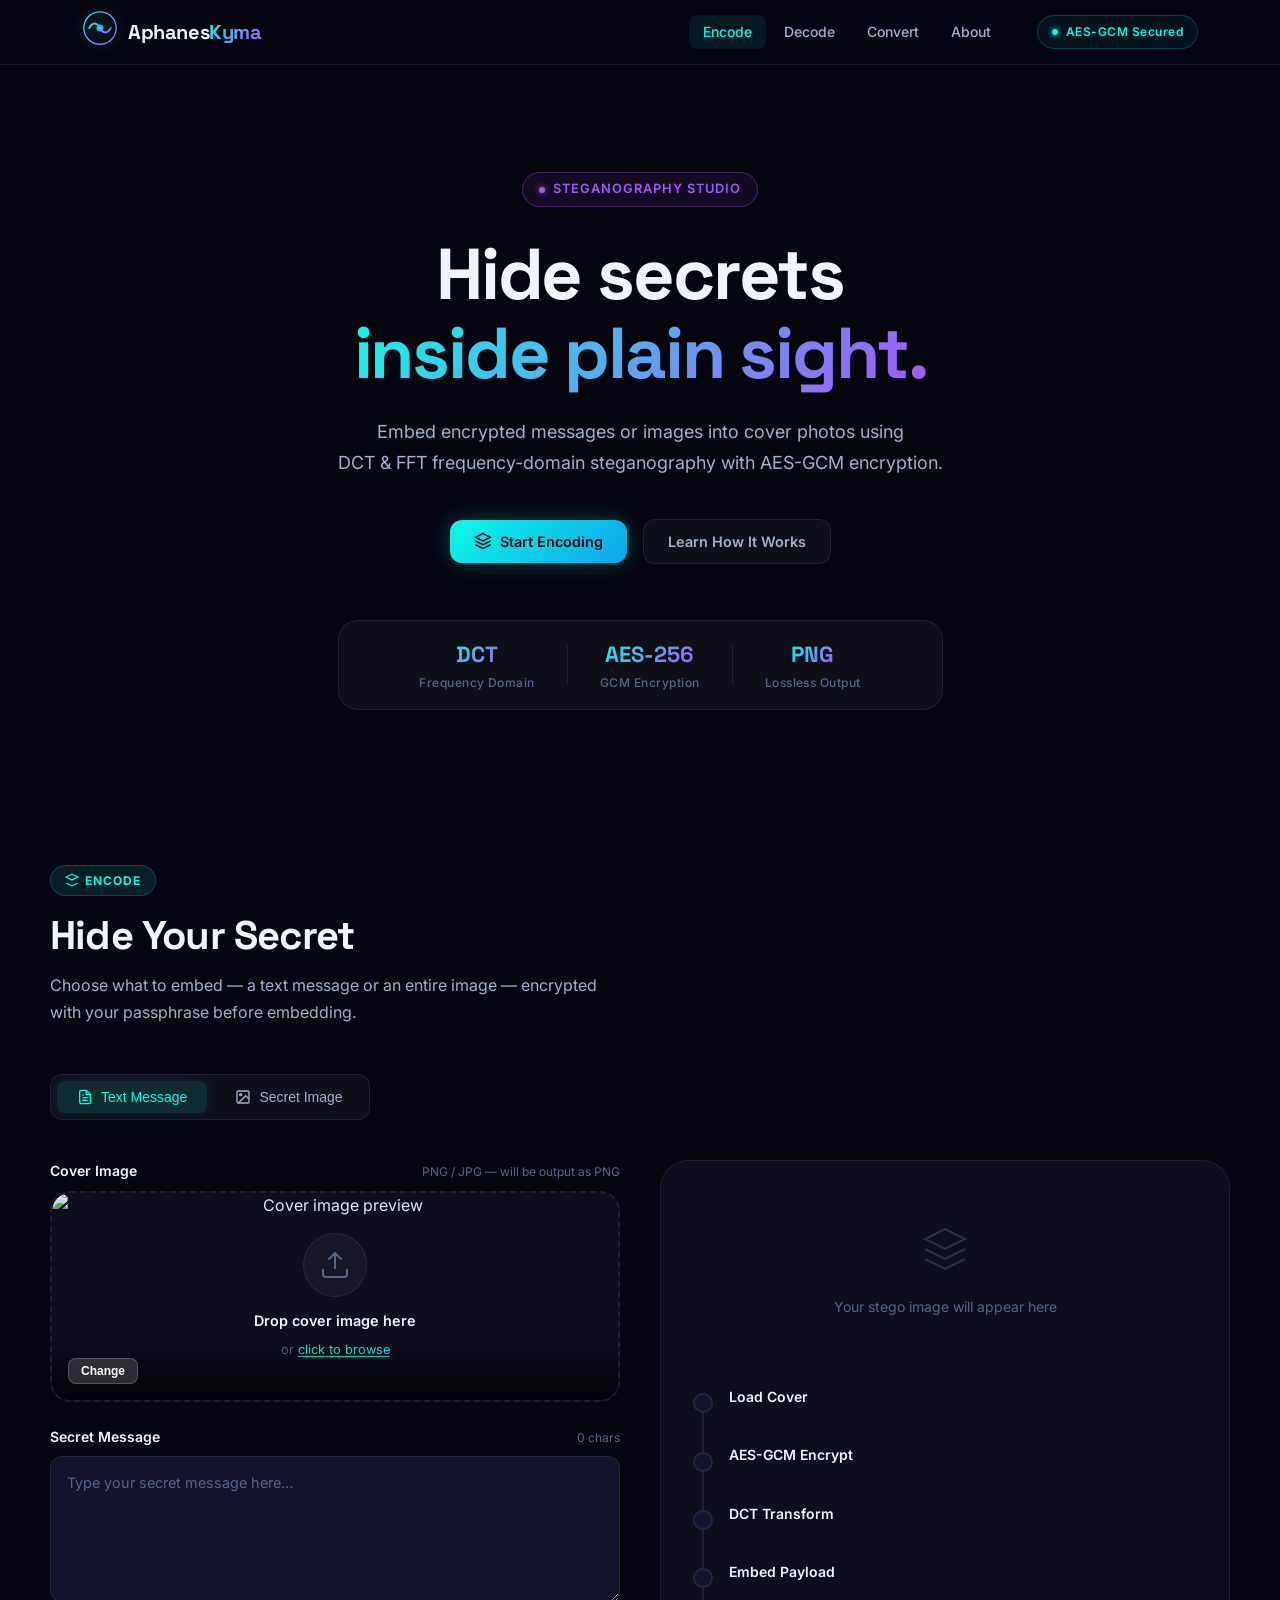
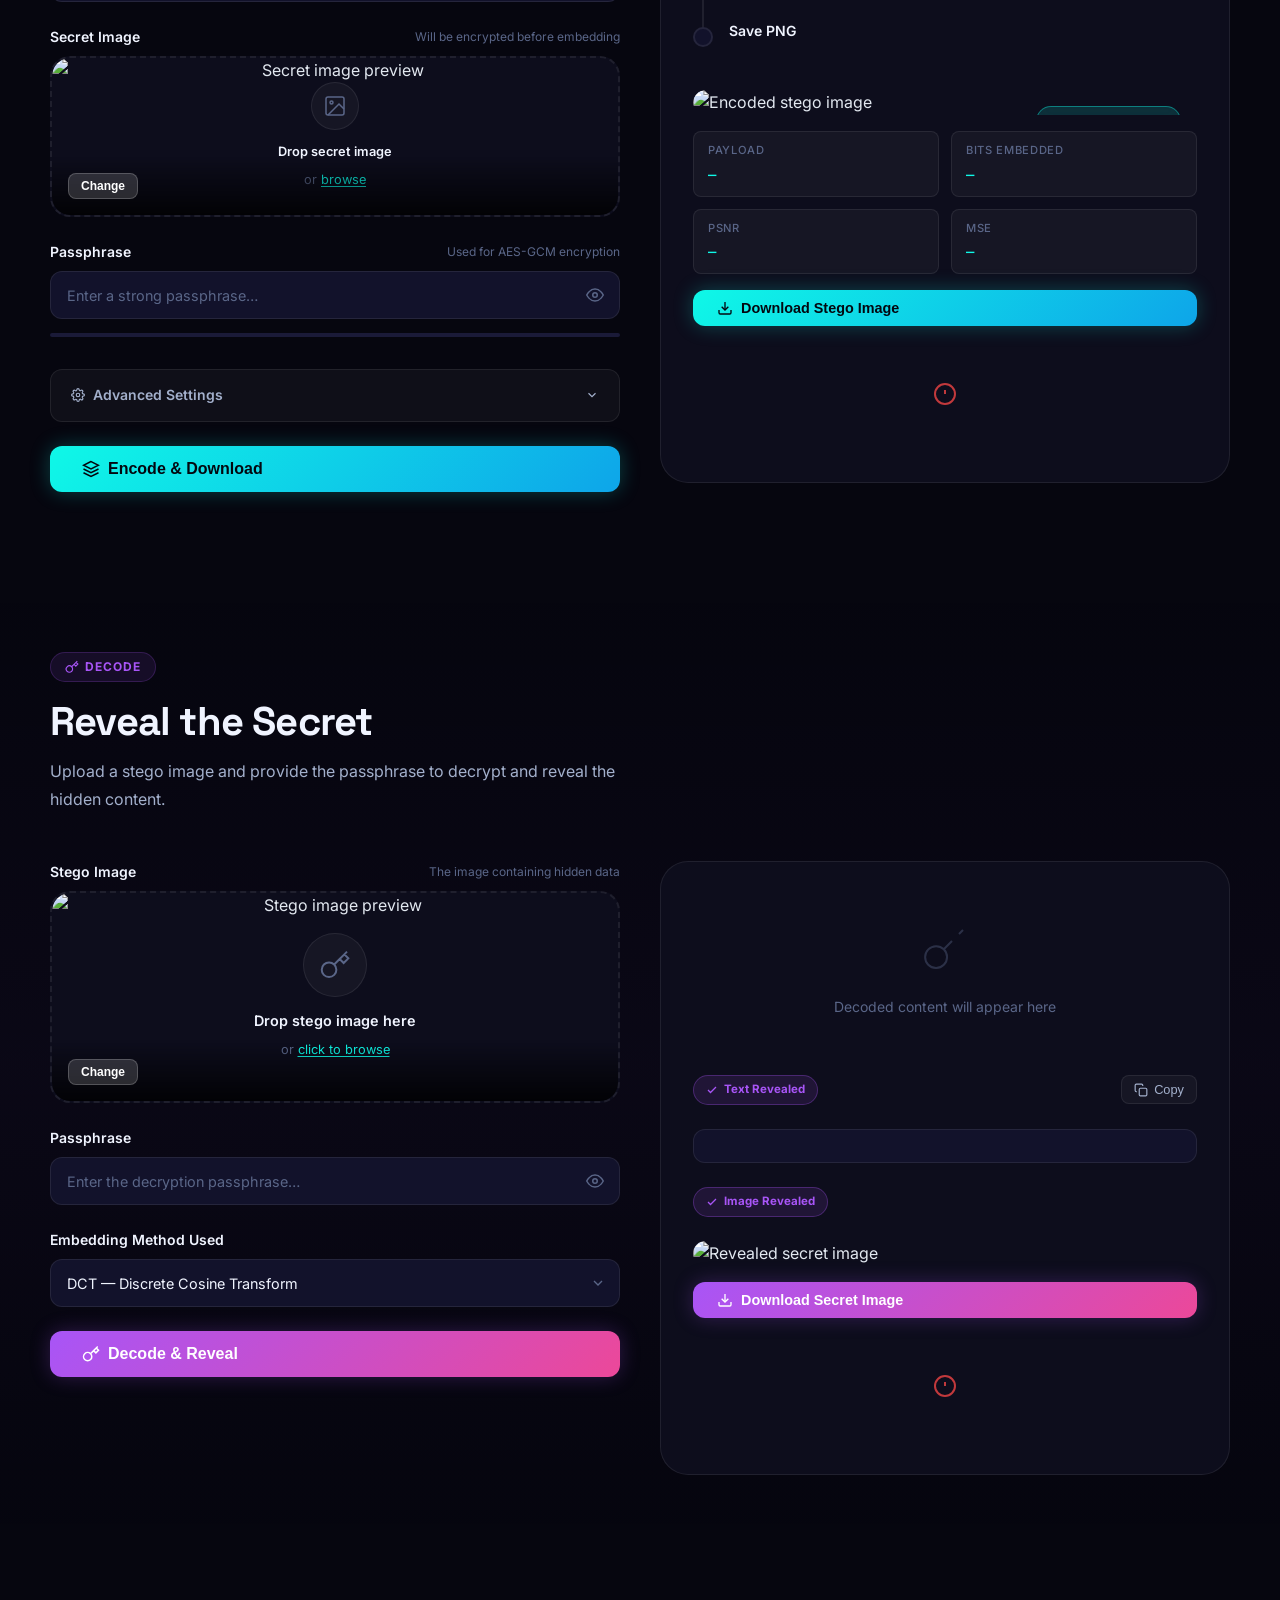
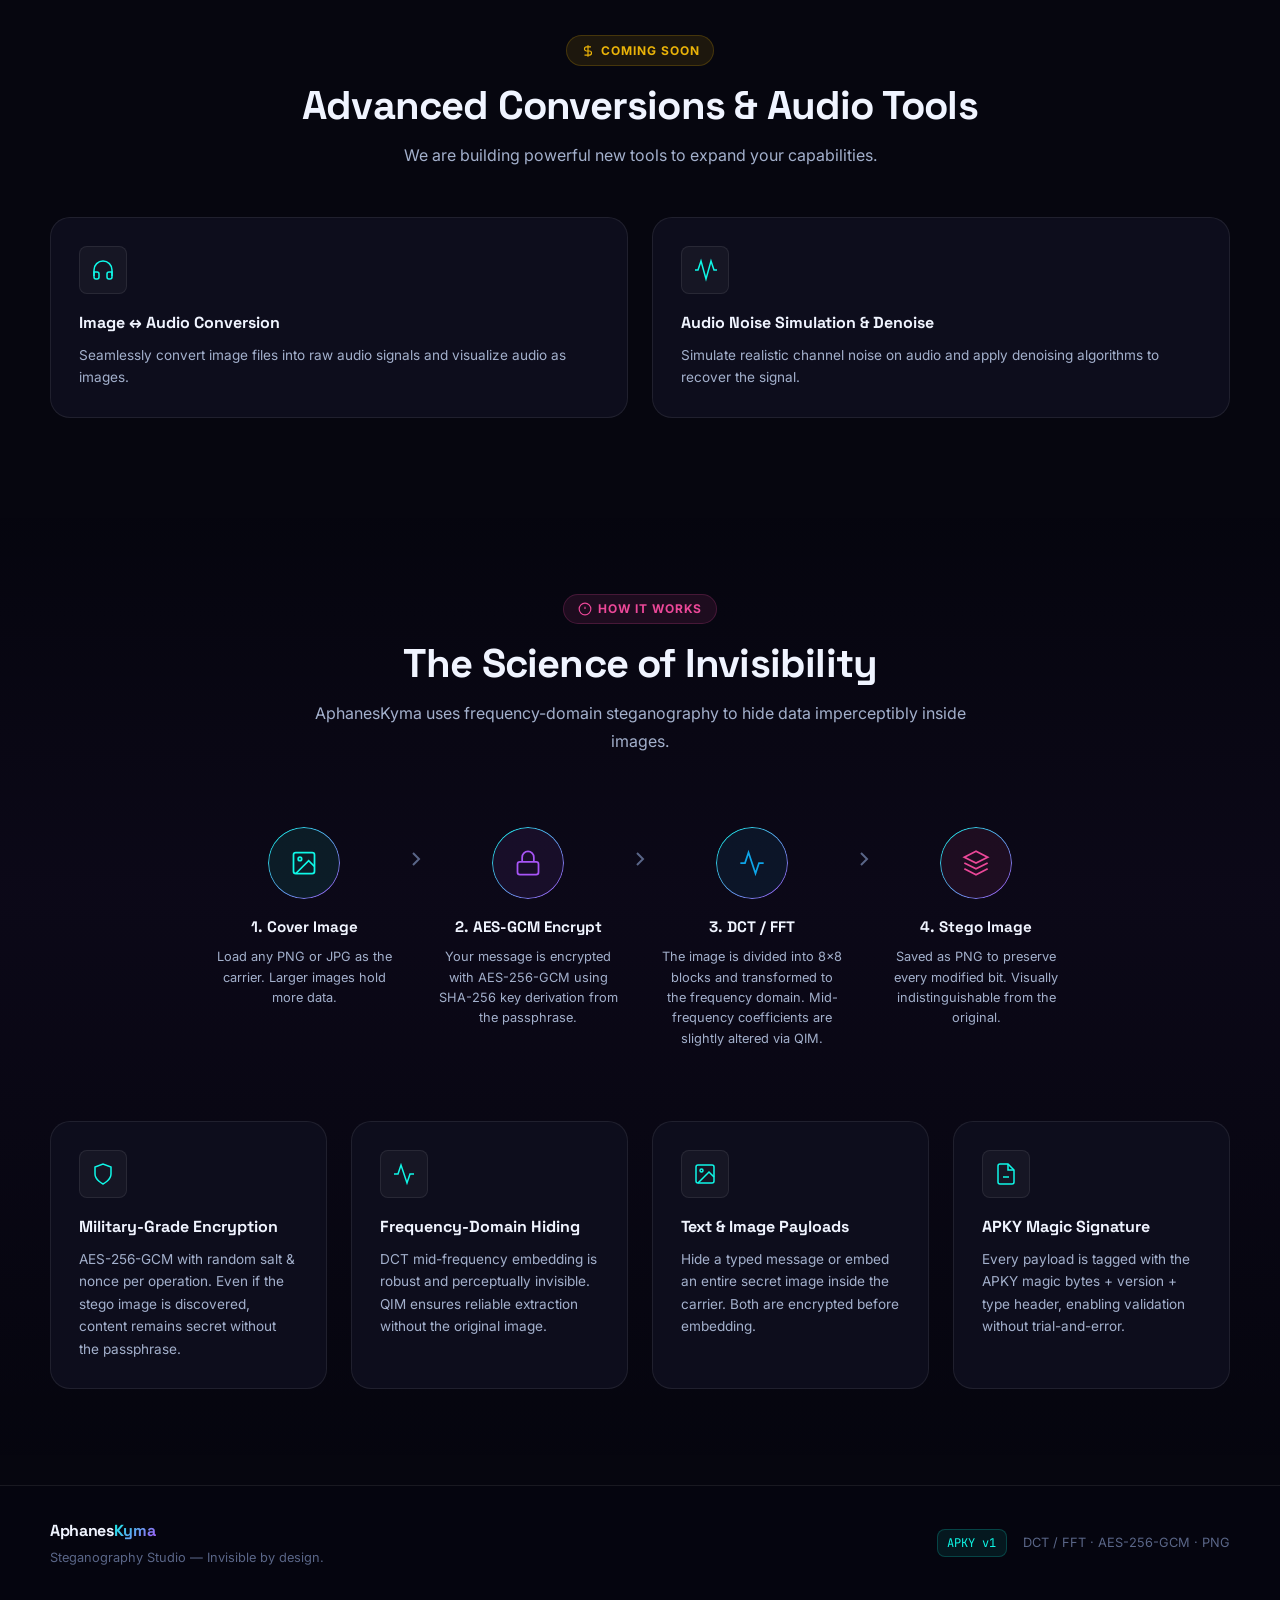
==== ui/index.html @ 0ecd3d04 "add ui" ====
<!DOCTYPE html>
<html lang="en">
<head>
  <meta charset="UTF-8" />
  <meta name="viewport" content="width=device-width, initial-scale=1.0" />
  <title>AphanesKyma — Steganography Studio</title>
  <meta name="description" content="AphanesKyma: Hide secret messages and images inside cover images using DCT/FFT steganography with AES-GCM encryption. Invisible. Secure. Yours." />
  <link rel="preconnect" href="https://fonts.googleapis.com" />
  <link rel="preconnect" href="https://fonts.gstatic.com" crossorigin />
  <link href="https://fonts.googleapis.com/css2?family=Inter:wght@300;400;500;600;700&family=Space+Grotesk:wght@400;500;600;700&family=JetBrains+Mono:wght@400;500&display=swap" rel="stylesheet" />
  <link rel="stylesheet" href="style.css" />
</head>
<body>

  <!-- ── Animated background canvas ── -->
  <canvas id="bg-canvas" aria-hidden="true"></canvas>

  <!-- ── Header / Nav ── -->
  <header class="site-header" role="banner">
    <div class="header-inner">
      <a href="#hero" class="brand" aria-label="AphanesKyma Home">
        <div class="brand-icon" aria-hidden="true">
          <svg viewBox="0 0 40 40" fill="none" xmlns="http://www.w3.org/2000/svg">
            <circle cx="20" cy="20" r="18" stroke="url(#grad1)" stroke-width="1.5"/>
            <path d="M8 20 Q14 10 20 20 Q26 30 32 20" stroke="url(#grad2)" stroke-width="2" stroke-linecap="round"/>
            <circle cx="20" cy="20" r="4" fill="url(#grad1)" opacity="0.9"/>
            <circle cx="20" cy="20" r="2" fill="#0ff8e7" opacity="0.6"/>
            <defs>
              <linearGradient id="grad1" x1="0" y1="0" x2="40" y2="40" gradientUnits="userSpaceOnUse">
                <stop offset="0%" stop-color="#0ff8e7"/>
                <stop offset="100%" stop-color="#a855f7"/>
              </linearGradient>
              <linearGradient id="grad2" x1="8" y1="20" x2="32" y2="20" gradientUnits="userSpaceOnUse">
                <stop offset="0%" stop-color="#0ff8e7"/>
                <stop offset="100%" stop-color="#a855f7"/>
              </linearGradient>
            </defs>
          </svg>
        </div>
        <span class="brand-name">Aphanes<span class="brand-accent">Kyma</span></span>
      </a>

      <nav class="nav-links" role="navigation" aria-label="Primary navigation">
        <a href="#encode-section" id="nav-encode" class="nav-link active">Encode</a>
        <a href="#decode-section" id="nav-decode" class="nav-link">Decode</a>
        <a href="#convert-section" id="nav-convert" class="nav-link">Convert</a>
        <a href="#about-section" id="nav-about" class="nav-link">About</a>
      </nav>

      <div class="header-badge" aria-label="Security badge">
        <span class="badge-dot" aria-hidden="true"></span>
        AES-GCM Secured
      </div>
    </div>
  </header>

  <main id="main-content">

    <!-- ═══════════════════════════════════════
         HERO
    ═══════════════════════════════════════ -->
    <section id="hero" class="hero-section" aria-labelledby="hero-title">
      <div class="hero-content">
        <div class="hero-eyebrow">
          <span class="eyebrow-dot" aria-hidden="true"></span>
          Steganography Studio
        </div>
        <h1 id="hero-title" class="hero-title">
          Hide secrets<br/>
          <span class="hero-title-gradient">inside plain sight.</span>
        </h1>
        <p class="hero-subtitle">
          Embed encrypted messages or images into cover photos using<br/>
          DCT &amp; FFT frequency-domain steganography with AES-GCM encryption.
        </p>
        <div class="hero-actions">
          <a href="#encode-section" class="btn btn-primary" id="hero-cta-encode">
            <svg width="18" height="18" viewBox="0 0 24 24" fill="none" stroke="currentColor" stroke-width="2" aria-hidden="true"><path d="M12 2L2 7l10 5 10-5-10-5z"/><path d="M2 17l10 5 10-5"/><path d="M2 12l10 5 10-5"/></svg>
            Start Encoding
          </a>
          <a href="#about-section" class="btn btn-ghost" id="hero-cta-learn">Learn How It Works</a>
        </div>

        <!-- Stats row -->
        <div class="hero-stats" role="list">
          <div class="stat-card" role="listitem">
            <span class="stat-value">DCT</span>
            <span class="stat-label">Frequency Domain</span>
          </div>
          <div class="stat-divider" aria-hidden="true"></div>
          <div class="stat-card" role="listitem">
            <span class="stat-value">AES-256</span>
            <span class="stat-label">GCM Encryption</span>
          </div>
          <div class="stat-divider" aria-hidden="true"></div>
          <div class="stat-card" role="listitem">
            <span class="stat-value">PNG</span>
            <span class="stat-label">Lossless Output</span>
          </div>
        </div>
      </div>

      <!-- Wave decoration -->
      <div class="hero-wave" aria-hidden="true">
        <svg viewBox="0 0 1200 120" preserveAspectRatio="none">
          <path d="M0,60 C200,100 400,20 600,60 C800,100 1000,20 1200,60 L1200,120 L0,120 Z" fill="rgba(10,10,20,0.6)"/>
        </svg>
      </div>
    </section>

    <!-- ═══════════════════════════════════════
         ENCODE SECTION
    ═══════════════════════════════════════ -->
    <section id="encode-section" class="studio-section" aria-labelledby="encode-title">
      <div class="section-container">
        <div class="section-header">
          <span class="section-tag encode-tag">
            <svg width="14" height="14" viewBox="0 0 24 24" fill="none" stroke="currentColor" stroke-width="2" aria-hidden="true"><path d="M12 2L2 7l10 5 10-5-10-5z"/><path d="M2 17l10 5 10-5"/></svg>
            Encode
          </span>
          <h2 id="encode-title" class="section-title">Hide Your Secret</h2>
          <p class="section-desc">Choose what to embed — a text message or an entire image — encrypted with your passphrase before embedding.</p>
        </div>

        <!-- Payload type switcher -->
        <div class="payload-switcher" role="tablist" aria-label="Payload type">
          <button id="tab-text" class="payload-tab active" role="tab" aria-selected="true" aria-controls="pane-text">
            <svg width="16" height="16" viewBox="0 0 24 24" fill="none" stroke="currentColor" stroke-width="2" aria-hidden="true"><path d="M14 2H6a2 2 0 0 0-2 2v16a2 2 0 0 0 2 2h12a2 2 0 0 0 2-2V8z"/><polyline points="14 2 14 8 20 8"/><line x1="16" y1="13" x2="8" y2="13"/><line x1="16" y1="17" x2="8" y2="17"/><polyline points="10 9 9 9 8 9"/></svg>
            Text Message
          </button>
          <button id="tab-image" class="payload-tab" role="tab" aria-selected="false" aria-controls="pane-image">
            <svg width="16" height="16" viewBox="0 0 24 24" fill="none" stroke="currentColor" stroke-width="2" aria-hidden="true"><rect x="3" y="3" width="18" height="18" rx="2" ry="2"/><circle cx="8.5" cy="8.5" r="1.5"/><polyline points="21 15 16 10 5 21"/></svg>
            Secret Image
          </button>
        </div>

        <div class="studio-grid">
          <!-- Left column: inputs -->
          <div class="studio-inputs">

            <!-- Cover image drop zone -->
            <div class="field-group">
              <label class="field-label" for="encode-cover-input">
                Cover Image
                <span class="field-hint">PNG / JPG — will be output as PNG</span>
              </label>
              <div class="drop-zone" id="encode-cover-zone" role="button" tabindex="0"
                   aria-label="Drop cover image here or click to browse"
                   aria-describedby="encode-cover-desc">
                <input type="file" id="encode-cover-input" accept="image/*" class="drop-input" aria-hidden="true" />
                <div class="drop-idle" id="encode-cover-idle">
                  <div class="drop-icon">
                    <svg width="32" height="32" viewBox="0 0 24 24" fill="none" stroke="currentColor" stroke-width="1.5" aria-hidden="true"><path d="M21 15v4a2 2 0 0 1-2 2H5a2 2 0 0 1-2-2v-4"/><polyline points="17 8 12 3 7 8"/><line x1="12" y1="3" x2="12" y2="15"/></svg>
                  </div>
                  <p class="drop-text">Drop cover image here</p>
                  <p class="drop-subtext">or <span class="drop-link">click to browse</span></p>
                </div>
                <div class="drop-preview" id="encode-cover-preview" hidden>
                  <img id="encode-cover-img" alt="Cover image preview" />
                  <div class="preview-overlay">
                    <button class="preview-change" id="encode-cover-change" type="button">Change</button>
                    <div class="preview-info" id="encode-cover-info"></div>
                  </div>
                </div>
              </div>
              <p id="encode-cover-desc" class="field-sr-desc">Accepted formats: PNG, JPG, JPEG, BMP, WEBP</p>
            </div>

            <!-- Text pane -->
            <div id="pane-text" role="tabpanel" aria-labelledby="tab-text" class="payload-pane active">
              <div class="field-group">
                <label class="field-label" for="encode-message">
                  Secret Message
                  <span class="field-hint" id="encode-msg-count">0 chars</span>
                </label>
                <textarea
                  id="encode-message"
                  class="field-textarea"
                  placeholder="Type your secret message here…"
                  rows="5"
                  maxlength="50000"
                  aria-describedby="encode-msg-count"
                ></textarea>
              </div>
            </div>

            <!-- Image pane -->
            <div id="pane-image" role="tabpanel" aria-labelledby="tab-image" class="payload-pane" hidden>
              <div class="field-group">
                <label class="field-label" for="encode-secret-input">
                  Secret Image
                  <span class="field-hint">Will be encrypted before embedding</span>
                </label>
                <div class="drop-zone small" id="encode-secret-zone" role="button" tabindex="0"
                     aria-label="Drop secret image here or click to browse">
                  <input type="file" id="encode-secret-input" accept="image/*" class="drop-input" aria-hidden="true" />
                  <div class="drop-idle" id="encode-secret-idle">
                    <div class="drop-icon small">
                      <svg width="24" height="24" viewBox="0 0 24 24" fill="none" stroke="currentColor" stroke-width="1.5" aria-hidden="true"><rect x="3" y="3" width="18" height="18" rx="2"/><circle cx="8.5" cy="8.5" r="1.5"/><polyline points="21 15 16 10 5 21"/></svg>
                    </div>
                    <p class="drop-text small">Drop secret image</p>
                    <p class="drop-subtext">or <span class="drop-link">browse</span></p>
                  </div>
                  <div class="drop-preview small" id="encode-secret-preview" hidden>
                    <img id="encode-secret-img" alt="Secret image preview" />
                    <div class="preview-overlay">
                      <button class="preview-change" id="encode-secret-change" type="button">Change</button>
                      <div class="preview-info" id="encode-secret-info"></div>
                    </div>
                  </div>
                </div>
              </div>
            </div>

            <!-- Password -->
            <div class="field-group">
              <label class="field-label" for="encode-password">
                Passphrase
                <span class="field-hint">Used for AES-GCM encryption</span>
              </label>
              <div class="password-wrapper">
                <input
                  type="password"
                  id="encode-password"
                  class="field-input"
                  placeholder="Enter a strong passphrase…"
                  autocomplete="new-password"
                />
                <button class="password-toggle" id="encode-pw-toggle" type="button" aria-label="Toggle password visibility">
                  <svg class="eye-open" width="18" height="18" viewBox="0 0 24 24" fill="none" stroke="currentColor" stroke-width="2" aria-hidden="true"><path d="M1 12s4-8 11-8 11 8 11 8-4 8-11 8-11-8-11-8z"/><circle cx="12" cy="12" r="3"/></svg>
                  <svg class="eye-closed" width="18" height="18" viewBox="0 0 24 24" fill="none" stroke="currentColor" stroke-width="2" aria-hidden="true" style="display:none"><path d="M17.94 17.94A10.07 10.07 0 0 1 12 20c-7 0-11-8-11-8a18.45 18.45 0 0 1 5.06-5.94"/><path d="M9.9 4.24A9.12 9.12 0 0 1 12 4c7 0 11 8 11 8a18.5 18.5 0 0 1-2.16 3.19"/><line x1="1" y1="1" x2="23" y2="23"/></svg>
                </button>
              </div>
              <!-- Strength meter -->
              <div class="strength-bar" id="encode-strength-bar" aria-label="Password strength">
                <div class="strength-fill" id="encode-strength-fill"></div>
              </div>
              <p class="strength-label" id="encode-strength-label"></p>
            </div>

            <!-- Advanced settings -->
            <details class="advanced-panel" id="encode-advanced">
              <summary class="advanced-toggle" id="encode-advanced-toggle">
                <svg width="14" height="14" viewBox="0 0 24 24" fill="none" stroke="currentColor" stroke-width="2" aria-hidden="true"><circle cx="12" cy="12" r="3"/><path d="M19.4 15a1.65 1.65 0 0 0 .33 1.82l.06.06a2 2 0 0 1-2.83 2.83l-.06-.06a1.65 1.65 0 0 0-1.82-.33 1.65 1.65 0 0 0-1 1.51V21a2 2 0 0 1-4 0v-.09A1.65 1.65 0 0 0 9 19.4a1.65 1.65 0 0 0-1.82.33l-.06.06a2 2 0 0 1-2.83-2.83l.06-.06A1.65 1.65 0 0 0 4.68 15a1.65 1.65 0 0 0-1.51-1H3a2 2 0 0 1 0-4h.09A1.65 1.65 0 0 0 4.6 9a1.65 1.65 0 0 0-.33-1.82l-.06-.06a2 2 0 0 1 2.83-2.83l.06.06A1.65 1.65 0 0 0 9 4.68a1.65 1.65 0 0 0 1-1.51V3a2 2 0 0 1 4 0v.09a1.65 1.65 0 0 0 1 1.51 1.65 1.65 0 0 0 1.82-.33l.06-.06a2 2 0 0 1 2.83 2.83l-.06.06A1.65 1.65 0 0 0 19.4 9a1.65 1.65 0 0 0 1.51 1H21a2 2 0 0 1 0 4h-.09a1.65 1.65 0 0 0-1.51 1z"/></svg>
                Advanced Settings
                <svg class="chevron" width="14" height="14" viewBox="0 0 24 24" fill="none" stroke="currentColor" stroke-width="2" aria-hidden="true"><polyline points="6 9 12 15 18 9"/></svg>
              </summary>
              <div class="advanced-body">
                <div class="field-group">
                  <label class="field-label" for="encode-method">Embedding Method</label>
                  <div class="select-wrapper">
                    <select id="encode-method" class="field-select">
                      <option value="dct" selected>DCT — Discrete Cosine Transform</option>
                      <option value="fft">FFT — Fast Fourier Transform</option>
                    </select>
                    <svg class="select-arrow" width="16" height="16" viewBox="0 0 24 24" fill="none" stroke="currentColor" stroke-width="2" aria-hidden="true"><polyline points="6 9 12 15 18 9"/></svg>
                  </div>
                </div>
                <div class="field-group">
                  <label class="field-label" for="encode-quant">
                    Quantization Step
                    <span class="field-hint" id="encode-quant-display">8</span>
                  </label>
                  <input type="range" id="encode-quant" class="field-range" min="4" max="32" value="8" step="4"
                         aria-describedby="encode-quant-display" aria-label="Quantization step value" />
                  <div class="range-labels">
                    <span>Better Quality</span>
                    <span>Stronger Embedding</span>
                  </div>
                </div>
              </div>
            </details>

            <!-- Encode button -->
            <button class="btn btn-primary btn-large" id="encode-btn" type="button">
              <svg width="18" height="18" viewBox="0 0 24 24" fill="none" stroke="currentColor" stroke-width="2" aria-hidden="true"><path d="M12 2L2 7l10 5 10-5-10-5z"/><path d="M2 17l10 5 10-5"/><path d="M2 12l10 5 10-5"/></svg>
              Encode &amp; Download
            </button>
          </div>

          <!-- Right column: visual output -->
          <div class="studio-output" aria-live="polite" aria-label="Encoding output">
            <div class="output-card" id="encode-output-card">
              <div class="output-placeholder" id="encode-placeholder">
                <div class="placeholder-icon" aria-hidden="true">
                  <svg width="48" height="48" viewBox="0 0 24 24" fill="none" stroke="currentColor" stroke-width="1" opacity="0.4"><path d="M12 2L2 7l10 5 10-5-10-5z"/><path d="M2 17l10 5 10-5"/><path d="M2 12l10 5 10-5"/></svg>
                </div>
                <p>Your stego image will appear here</p>
              </div>

              <!-- Pipeline visualization -->
              <div class="pipeline" id="encode-pipeline" hidden aria-label="Processing pipeline steps">
                <div class="pipeline-step" id="pipe-load">
                  <div class="pipe-dot"></div>
                  <div class="pipe-body">
                    <span class="pipe-label">Load Cover</span>
                    <span class="pipe-status" aria-live="polite"></span>
                  </div>
                </div>
                <div class="pipeline-step" id="pipe-encrypt">
                  <div class="pipe-dot"></div>
                  <div class="pipe-body">
                    <span class="pipe-label">AES-GCM Encrypt</span>
                    <span class="pipe-status" aria-live="polite"></span>
                  </div>
                </div>
                <div class="pipeline-step" id="pipe-dct">
                  <div class="pipe-dot"></div>
                  <div class="pipe-body">
                    <span class="pipe-label">DCT Transform</span>
                    <span class="pipe-status" aria-live="polite"></span>
                  </div>
                </div>
                <div class="pipeline-step" id="pipe-embed">
                  <div class="pipe-dot"></div>
                  <div class="pipe-body">
                    <span class="pipe-label">Embed Payload</span>
                    <span class="pipe-status" aria-live="polite"></span>
                  </div>
                </div>
                <div class="pipeline-step" id="pipe-save">
                  <div class="pipe-dot"></div>
                  <div class="pipe-body">
                    <span class="pipe-label">Save PNG</span>
                    <span class="pipe-status" aria-live="polite"></span>
                  </div>
                </div>
              </div>

              <!-- Results panel -->
              <div class="encode-result" id="encode-result" hidden>
                <div class="result-image-wrap">
                  <img id="encode-result-img" alt="Encoded stego image" class="result-image" />
                  <div class="result-badge" aria-label="Secret embedded badge">
                    <svg width="12" height="12" viewBox="0 0 24 24" fill="none" stroke="currentColor" stroke-width="2.5" aria-hidden="true"><path d="M20 6L9 17l-5-5"/></svg>
                    Secret Embedded
                  </div>
                </div>
                <div class="result-metrics" role="list" aria-label="Encoding metrics">
                  <div class="metric" role="listitem">
                    <span class="metric-label">Payload</span>
                    <span class="metric-value" id="metric-payload">—</span>
                  </div>
                  <div class="metric" role="listitem">
                    <span class="metric-label">Bits Embedded</span>
                    <span class="metric-value" id="metric-bits">—</span>
                  </div>
                  <div class="metric" role="listitem">
                    <span class="metric-label">PSNR</span>
                    <span class="metric-value" id="metric-psnr">—</span>
                  </div>
                  <div class="metric" role="listitem">
                    <span class="metric-label">MSE</span>
                    <span class="metric-value" id="metric-mse">—</span>
                  </div>
                </div>
                <button class="btn btn-primary" id="encode-download-btn" type="button">
                  <svg width="16" height="16" viewBox="0 0 24 24" fill="none" stroke="currentColor" stroke-width="2" aria-hidden="true"><path d="M21 15v4a2 2 0 0 1-2 2H5a2 2 0 0 1-2-2v-4"/><polyline points="7 10 12 15 17 10"/><line x1="12" y1="15" x2="12" y2="3"/></svg>
                  Download Stego Image
                </button>
              </div>

              <!-- Error panel -->
              <div class="encode-error" id="encode-error" hidden role="alert">
                <svg width="24" height="24" viewBox="0 0 24 24" fill="none" stroke="currentColor" stroke-width="2" aria-hidden="true"><circle cx="12" cy="12" r="10"/><line x1="12" y1="8" x2="12" y2="12"/><line x1="12" y1="16" x2="12.01" y2="16"/></svg>
                <p id="encode-error-msg"></p>
              </div>
            </div>
          </div>
        </div>
      </div>
    </section>

    <!-- ═══════════════════════════════════════
         DECODE SECTION
    ═══════════════════════════════════════ -->
    <section id="decode-section" class="studio-section decode-bg" aria-labelledby="decode-title">
      <div class="section-container">
        <div class="section-header">
          <span class="section-tag decode-tag">
            <svg width="14" height="14" viewBox="0 0 24 24" fill="none" stroke="currentColor" stroke-width="2" aria-hidden="true"><path d="M21 2l-2 2m-7.61 7.61a5.5 5.5 0 1 1-7.778 7.778 5.5 5.5 0 0 1 7.777-7.777zm0 0L15.5 7.5m0 0l3 3L22 7l-3-3m-3.5 3.5L19 4"/></svg>
            Decode
          </span>
          <h2 id="decode-title" class="section-title">Reveal the Secret</h2>
          <p class="section-desc">Upload a stego image and provide the passphrase to decrypt and reveal the hidden content.</p>
        </div>

        <div class="studio-grid">
          <div class="studio-inputs">
            <!-- Stego image upload -->
            <div class="field-group">
              <label class="field-label" for="decode-stego-input">
                Stego Image
                <span class="field-hint">The image containing hidden data</span>
              </label>
              <div class="drop-zone" id="decode-stego-zone" role="button" tabindex="0"
                   aria-label="Drop stego image here or click to browse">
                <input type="file" id="decode-stego-input" accept="image/*" class="drop-input" aria-hidden="true" />
                <div class="drop-idle" id="decode-stego-idle">
                  <div class="drop-icon">
                    <svg width="32" height="32" viewBox="0 0 24 24" fill="none" stroke="currentColor" stroke-width="1.5" aria-hidden="true"><path d="M21 2l-2 2m-7.61 7.61a5.5 5.5 0 1 1-7.778 7.778 5.5 5.5 0 0 1 7.777-7.777zm0 0L15.5 7.5m0 0l3 3L22 7l-3-3m-3.5 3.5L19 4"/></svg>
                  </div>
                  <p class="drop-text">Drop stego image here</p>
                  <p class="drop-subtext">or <span class="drop-link">click to browse</span></p>
                </div>
                <div class="drop-preview" id="decode-stego-preview" hidden>
                  <img id="decode-stego-img" alt="Stego image preview" />
                  <div class="preview-overlay">
                    <button class="preview-change" id="decode-stego-change" type="button">Change</button>
                    <div class="preview-info" id="decode-stego-info"></div>
                  </div>
                </div>
              </div>
            </div>

            <!-- Password -->
            <div class="field-group">
              <label class="field-label" for="decode-password">Passphrase</label>
              <div class="password-wrapper">
                <input
                  type="password"
                  id="decode-password"
                  class="field-input"
                  placeholder="Enter the decryption passphrase…"
                  autocomplete="current-password"
                />
                <button class="password-toggle" id="decode-pw-toggle" type="button" aria-label="Toggle password visibility">
                  <svg class="eye-open" width="18" height="18" viewBox="0 0 24 24" fill="none" stroke="currentColor" stroke-width="2" aria-hidden="true"><path d="M1 12s4-8 11-8 11 8 11 8-4 8-11 8-11-8-11-8z"/><circle cx="12" cy="12" r="3"/></svg>
                  <svg class="eye-closed" width="18" height="18" viewBox="0 0 24 24" fill="none" stroke="currentColor" stroke-width="2" aria-hidden="true" style="display:none"><path d="M17.94 17.94A10.07 10.07 0 0 1 12 20c-7 0-11-8-11-8a18.45 18.45 0 0 1 5.06-5.94"/><path d="M9.9 4.24A9.12 9.12 0 0 1 12 4c7 0 11 8 11 8a18.5 18.5 0 0 1-2.16 3.19"/><line x1="1" y1="1" x2="23" y2="23"/></svg>
                </button>
              </div>
            </div>

            <!-- Method setting for decode -->
            <div class="field-group">
              <label class="field-label" for="decode-method">Embedding Method Used</label>
              <div class="select-wrapper">
                <select id="decode-method" class="field-select">
                  <option value="dct" selected>DCT — Discrete Cosine Transform</option>
                  <option value="fft">FFT — Fast Fourier Transform</option>
                </select>
                <svg class="select-arrow" width="16" height="16" viewBox="0 0 24 24" fill="none" stroke="currentColor" stroke-width="2" aria-hidden="true"><polyline points="6 9 12 15 18 9"/></svg>
              </div>
            </div>

            <button class="btn btn-decode btn-large" id="decode-btn" type="button">
              <svg width="18" height="18" viewBox="0 0 24 24" fill="none" stroke="currentColor" stroke-width="2" aria-hidden="true"><path d="M21 2l-2 2m-7.61 7.61a5.5 5.5 0 1 1-7.778 7.778 5.5 5.5 0 0 1 7.777-7.777zm0 0L15.5 7.5m0 0l3 3L22 7l-3-3m-3.5 3.5L19 4"/></svg>
              Decode &amp; Reveal
            </button>
          </div>

          <!-- Decode output -->
          <div class="studio-output" aria-live="polite" aria-label="Decoding output">
            <div class="output-card" id="decode-output-card">
              <div class="output-placeholder" id="decode-placeholder">
                <div class="placeholder-icon" aria-hidden="true">
                  <svg width="48" height="48" viewBox="0 0 24 24" fill="none" stroke="currentColor" stroke-width="1" opacity="0.4"><path d="M21 2l-2 2m-7.61 7.61a5.5 5.5 0 1 1-7.778 7.778 5.5 5.5 0 0 1 7.777-7.777zm0 0L15.5 7.5"/></svg>
                </div>
                <p>Decoded content will appear here</p>
              </div>

              <!-- Decoded text result -->
              <div class="decode-result-text" id="decode-result-text" hidden>
                <div class="reveal-header">
                  <div class="reveal-badge">
                    <svg width="12" height="12" viewBox="0 0 24 24" fill="none" stroke="currentColor" stroke-width="2.5" aria-hidden="true"><path d="M20 6L9 17l-5-5"/></svg>
                    Text Revealed
                  </div>
                  <button class="btn-copy" id="decode-copy-btn" type="button" aria-label="Copy message to clipboard">
                    <svg width="14" height="14" viewBox="0 0 24 24" fill="none" stroke="currentColor" stroke-width="2" aria-hidden="true"><rect x="9" y="9" width="13" height="13" rx="2" ry="2"/><path d="M5 15H4a2 2 0 0 1-2-2V4a2 2 0 0 1 2-2h9a2 2 0 0 1 2 2v1"/></svg>
                    Copy
                  </button>
                </div>
                <div class="reveal-message" id="decode-message-text" aria-label="Revealed secret message"></div>
              </div>

              <!-- Decoded image result -->
              <div class="decode-result-image" id="decode-result-image" hidden>
                <div class="reveal-header">
                  <div class="reveal-badge">
                    <svg width="12" height="12" viewBox="0 0 24 24" fill="none" stroke="currentColor" stroke-width="2.5" aria-hidden="true"><path d="M20 6L9 17l-5-5"/></svg>
                    Image Revealed
                  </div>
                </div>
                <img id="decode-result-img" alt="Revealed secret image" class="result-image" />
                <button class="btn btn-decode" id="decode-download-btn" type="button">
                  <svg width="16" height="16" viewBox="0 0 24 24" fill="none" stroke="currentColor" stroke-width="2" aria-hidden="true"><path d="M21 15v4a2 2 0 0 1-2 2H5a2 2 0 0 1-2-2v-4"/><polyline points="7 10 12 15 17 10"/><line x1="12" y1="15" x2="12" y2="3"/></svg>
                  Download Secret Image
                </button>
              </div>

              <!-- Decode error -->
              <div class="encode-error" id="decode-error" hidden role="alert">
                <svg width="24" height="24" viewBox="0 0 24 24" fill="none" stroke="currentColor" stroke-width="2" aria-hidden="true"><circle cx="12" cy="12" r="10"/><line x1="12" y1="8" x2="12" y2="12"/><line x1="12" y1="16" x2="12.01" y2="16"/></svg>
                <p id="decode-error-msg"></p>
              </div>
            </div>
          </div>
        </div>
      </div>
    </section>

    <!-- ═══════════════════════════════════════
         CONVERT SECTION (Coming Soon)
    ═══════════════════════════════════════ -->
    <section id="convert-section" class="studio-section" aria-labelledby="convert-title">
      <div class="section-container">
        <div class="section-header centered">
          <span class="section-tag convert-tag">
            <svg width="14" height="14" viewBox="0 0 24 24" fill="none" stroke="currentColor" stroke-width="2" aria-hidden="true"><path d="M12 2v20M17 5H9.5a3.5 3.5 0 0 0 0 7h5a3.5 3.5 0 0 1 0 7H6"/></svg>
            Coming Soon
          </span>
          <h2 id="convert-title" class="section-title">Advanced Conversions &amp; Audio Tools</h2>
          <p class="section-desc">We are building powerful new tools to expand your capabilities.</p>
        </div>

        <div class="feature-grid" role="list">
          <article class="feature-card" role="listitem">
            <div class="feature-icon" aria-hidden="true">
              <svg width="24" height="24" viewBox="0 0 24 24" fill="none" stroke="currentColor" stroke-width="1.5"><path d="M3 18v-6a9 9 0 0 1 18 0v6"/><path d="M21 19a2 2 0 0 1-2 2h-1a2 2 0 0 1-2-2v-3a2 2 0 0 1 2-2h3zM3 19a2 2 0 0 0 2 2h1a2 2 0 0 0 2-2v-3a2 2 0 0 0-2-2H3z"/></svg>
            </div>
            <h3>Image &leftrightarrow; Audio Conversion</h3>
            <p>Seamlessly convert image files into raw audio signals and visualize audio as images.</p>
          </article>
          <article class="feature-card" role="listitem">
            <div class="feature-icon" aria-hidden="true">
              <svg width="24" height="24" viewBox="0 0 24 24" fill="none" stroke="currentColor" stroke-width="1.5"><path d="M2 12h3l3 -9l5 18l5 -18l3 9h3"/></svg>
            </div>
            <h3>Audio Noise Simulation &amp; Denoise</h3>
            <p>Simulate realistic channel noise on audio and apply denoising algorithms to recover the signal.</p>
          </article>
        </div>
      </div>
    </section>

    <!-- ═══════════════════════════════════════
         ABOUT / HOW IT WORKS
    ═══════════════════════════════════════ -->
    <section id="about-section" class="about-section" aria-labelledby="about-title">
      <div class="section-container">
        <div class="section-header centered">
          <span class="section-tag about-tag">
            <svg width="14" height="14" viewBox="0 0 24 24" fill="none" stroke="currentColor" stroke-width="2" aria-hidden="true"><circle cx="12" cy="12" r="10"/><line x1="12" y1="8" x2="12" y2="12"/><line x1="12" y1="16" x2="12.01" y2="16"/></svg>
            How It Works
          </span>
          <h2 id="about-title" class="section-title">The Science of Invisibility</h2>
          <p class="section-desc">AphanesKyma uses frequency-domain steganography to hide data imperceptibly inside images.</p>
        </div>

        <div class="pipeline-diagram" role="list" aria-label="Encoding pipeline diagram">
          <div class="diag-step" role="listitem">
            <div class="diag-icon encode-icon" aria-hidden="true">
              <svg width="28" height="28" viewBox="0 0 24 24" fill="none" stroke="currentColor" stroke-width="1.5"><rect x="3" y="3" width="18" height="18" rx="2"/><circle cx="8.5" cy="8.5" r="1.5"/><polyline points="21 15 16 10 5 21"/></svg>
            </div>
            <h3 class="diag-title">1. Cover Image</h3>
            <p class="diag-desc">Load any PNG or JPG as the carrier. Larger images hold more data.</p>
          </div>

          <div class="diag-arrow" aria-hidden="true">
            <svg width="24" height="24" viewBox="0 0 24 24" fill="none" stroke="currentColor" stroke-width="2"><polyline points="9 18 15 12 9 6"/></svg>
          </div>

          <div class="diag-step" role="listitem">
            <div class="diag-icon crypto-icon" aria-hidden="true">
              <svg width="28" height="28" viewBox="0 0 24 24" fill="none" stroke="currentColor" stroke-width="1.5"><rect x="3" y="11" width="18" height="11" rx="2" ry="2"/><path d="M7 11V7a5 5 0 0 1 10 0v4"/></svg>
            </div>
            <h3 class="diag-title">2. AES-GCM Encrypt</h3>
            <p class="diag-desc">Your message is encrypted with AES-256-GCM using SHA-256 key derivation from the passphrase.</p>
          </div>

          <div class="diag-arrow" aria-hidden="true">
            <svg width="24" height="24" viewBox="0 0 24 24" fill="none" stroke="currentColor" stroke-width="2"><polyline points="9 18 15 12 9 6"/></svg>
          </div>

          <div class="diag-step" role="listitem">
            <div class="diag-icon dct-icon" aria-hidden="true">
              <svg width="28" height="28" viewBox="0 0 24 24" fill="none" stroke="currentColor" stroke-width="1.5"><polyline points="22 12 18 12 15 21 9 3 6 12 2 12"/></svg>
            </div>
            <h3 class="diag-title">3. DCT / FFT</h3>
            <p class="diag-desc">The image is divided into 8×8 blocks and transformed to the frequency domain. Mid-frequency coefficients are slightly altered via QIM.</p>
          </div>

          <div class="diag-arrow" aria-hidden="true">
            <svg width="24" height="24" viewBox="0 0 24 24" fill="none" stroke="currentColor" stroke-width="2"><polyline points="9 18 15 12 9 6"/></svg>
          </div>

          <div class="diag-step" role="listitem">
            <div class="diag-icon output-icon" aria-hidden="true">
              <svg width="28" height="28" viewBox="0 0 24 24" fill="none" stroke="currentColor" stroke-width="1.5"><path d="M12 2L2 7l10 5 10-5-10-5z"/><path d="M2 17l10 5 10-5"/><path d="M2 12l10 5 10-5"/></svg>
            </div>
            <h3 class="diag-title">4. Stego Image</h3>
            <p class="diag-desc">Saved as PNG to preserve every modified bit. Visually indistinguishable from the original.</p>
          </div>
        </div>

        <!-- Feature cards -->
        <div class="feature-grid" role="list" aria-label="Key features">
          <article class="feature-card" role="listitem">
            <div class="feature-icon" aria-hidden="true">
              <svg width="24" height="24" viewBox="0 0 24 24" fill="none" stroke="currentColor" stroke-width="1.5"><path d="M12 22s8-4 8-10V5l-8-3-8 3v7c0 6 8 10 8 10z"/></svg>
            </div>
            <h3>Military-Grade Encryption</h3>
            <p>AES-256-GCM with random salt &amp; nonce per operation. Even if the stego image is discovered, content remains secret without the passphrase.</p>
          </article>
          <article class="feature-card" role="listitem">
            <div class="feature-icon" aria-hidden="true">
              <svg width="24" height="24" viewBox="0 0 24 24" fill="none" stroke="currentColor" stroke-width="1.5"><polyline points="22 12 18 12 15 21 9 3 6 12 2 12"/></svg>
            </div>
            <h3>Frequency-Domain Hiding</h3>
            <p>DCT mid-frequency embedding is robust and perceptually invisible. QIM ensures reliable extraction without the original image.</p>
          </article>
          <article class="feature-card" role="listitem">
            <div class="feature-icon" aria-hidden="true">
              <svg width="24" height="24" viewBox="0 0 24 24" fill="none" stroke="currentColor" stroke-width="1.5"><rect x="3" y="3" width="18" height="18" rx="2"/><circle cx="8.5" cy="8.5" r="1.5"/><polyline points="21 15 16 10 5 21"/></svg>
            </div>
            <h3>Text &amp; Image Payloads</h3>
            <p>Hide a typed message or embed an entire secret image inside the carrier. Both are encrypted before embedding.</p>
          </article>
          <article class="feature-card" role="listitem">
            <div class="feature-icon" aria-hidden="true">
              <svg width="24" height="24" viewBox="0 0 24 24" fill="none" stroke="currentColor" stroke-width="1.5"><path d="M14 2H6a2 2 0 0 0-2 2v16a2 2 0 0 0 2 2h12a2 2 0 0 0 2-2V8z"/><polyline points="14 2 14 8 20 8"/><line x1="9" y1="15" x2="15" y2="15"/></svg>
            </div>
            <h3>APKY Magic Signature</h3>
            <p>Every payload is tagged with the APKY magic bytes + version + type header, enabling validation without trial-and-error.</p>
          </article>
        </div>
      </div>
    </section>

  </main>

  <!-- ── Footer ── -->
  <footer class="site-footer" role="contentinfo">
    <div class="footer-inner">
      <div class="footer-brand">
        <span class="brand-name small">Aphanes<span class="brand-accent">Kyma</span></span>
        <p>Steganography Studio — Invisible by design.</p>
      </div>
      <div class="footer-note">
        <code class="footer-magic">APKY v1</code>
        <span>DCT / FFT · AES-256-GCM · PNG</span>
      </div>
    </div>
  </footer>

  <script src="app.js"></script>
</body>
</html>
---- ui/style.css ----
/* ================================================================
   AphanesKyma — style.css
   Design system: dark glassmorphism, teal/purple gradient identity
   ================================================================ */

/* ── Reset & base ──────────────────────────────────────────────── */
*, *::before, *::after { box-sizing: border-box; margin: 0; padding: 0; }

html {
  scroll-behavior: smooth;
  font-size: 16px;
}

body {
  font-family: 'Inter', system-ui, sans-serif;
  background: #06060f;
  color: #e2e8f0;
  min-height: 100vh;
  overflow-x: hidden;
  line-height: 1.6;
}

/* ── Design tokens ─────────────────────────────────────────────── */
:root {
  /* Brand colours */
  --teal:          #0ff8e7;
  --teal-dim:      #0bccbe;
  --purple:        #a855f7;
  --purple-dim:    #7c3aed;
  --pink:          #ec4899;

  /* Neutrals */
  --bg-0:          #06060f;
  --bg-1:          #0d0d1c;
  --bg-2:          #12122b;
  --bg-3:          #1a1a38;
  --surface:       rgba(255,255,255,0.04);
  --surface-hover: rgba(255,255,255,0.07);
  --border:        rgba(255,255,255,0.08);
  --border-glow:   rgba(15,248,231,0.25);

  /* Text */
  --text-1: #f0f4ff;
  --text-2: #a3b0cc;
  --text-3: #5a6688;

  /* Gradients */
  --grad-brand:    linear-gradient(135deg, var(--teal), var(--purple));
  --grad-encode:   linear-gradient(135deg, #0ff8e7 0%, #0ea5e9 100%);
  --grad-decode:   linear-gradient(135deg, #a855f7 0%, #ec4899 100%);

  /* Shadows */
  --shadow-sm:     0 1px 3px rgba(0,0,0,0.4);
  --shadow-md:     0 4px 20px rgba(0,0,0,0.5);
  --shadow-lg:     0 8px 40px rgba(0,0,0,0.6);
  --glow-teal:     0 0 20px rgba(15,248,231,0.15);
  --glow-purple:   0 0 20px rgba(168,85,247,0.15);

  /* Layout */
  --container:     1180px;
  --radius-sm:     8px;
  --radius-md:     12px;
  --radius-lg:     20px;
  --radius-xl:     28px;

  /* Transitions */
  --ease:          cubic-bezier(0.4, 0, 0.2, 1);
  --spring:        cubic-bezier(0.34, 1.56, 0.64, 1);
}

/* ── Scrollbar ─────────────────────────────────────────────────── */
::-webkit-scrollbar { width: 6px; }
::-webkit-scrollbar-track { background: var(--bg-0); }
::-webkit-scrollbar-thumb { background: var(--bg-3); border-radius: 3px; }
::-webkit-scrollbar-thumb:hover { background: var(--purple-dim); }

/* ── Canvas background ─────────────────────────────────────────── */
#bg-canvas {
  position: fixed;
  inset: 0;
  width: 100%;
  height: 100%;
  z-index: 0;
  pointer-events: none;
  opacity: 0.35;
}

/* ── Utility ───────────────────────────────────────────────────── */
.sr-only {
  position: absolute;
  width: 1px; height: 1px;
  padding: 0; margin: -1px;
  overflow: hidden; clip: rect(0,0,0,0);
  white-space: nowrap; border: 0;
}

/* ════════════════════════════════════════════════════════════════
   HEADER
════════════════════════════════════════════════════════════════ */
.site-header {
  position: sticky;
  top: 0;
  z-index: 100;
  background: rgba(6,6,15,0.75);
  backdrop-filter: blur(20px) saturate(180%);
  -webkit-backdrop-filter: blur(20px) saturate(180%);
  border-bottom: 1px solid var(--border);
}

.header-inner {
  max-width: var(--container);
  margin: 0 auto;
  padding: 0 2rem;
  height: 64px;
  display: flex;
  align-items: center;
  gap: 2rem;
}

/* Brand */
.brand {
  display: flex;
  align-items: center;
  gap: 0.625rem;
  text-decoration: none;
  flex-shrink: 0;
}

.brand-icon svg {
  width: 36px;
  height: 36px;
  filter: drop-shadow(0 0 8px rgba(15,248,231,0.4));
  transition: filter 0.3s var(--ease);
}
.brand:hover .brand-icon svg {
  filter: drop-shadow(0 0 14px rgba(15,248,231,0.7));
}

.brand-name {
  font-family: 'Space Grotesk', sans-serif;
  font-size: 1.25rem;
  font-weight: 700;
  color: var(--text-1);
  letter-spacing: -0.02em;
}
.brand-name.small { font-size: 1rem; }
.brand-accent { background: var(--grad-brand); -webkit-background-clip: text; -webkit-text-fill-color: transparent; background-clip: text; }

/* Nav */
.nav-links {
  display: flex;
  align-items: center;
  gap: 0.25rem;
  margin-left: auto;
}

.nav-link {
  display: inline-flex;
  align-items: center;
  padding: 0.375rem 0.875rem;
  border-radius: var(--radius-sm);
  font-size: 0.875rem;
  font-weight: 500;
  color: var(--text-2);
  text-decoration: none;
  transition: color 0.2s, background 0.2s;
}
.nav-link:hover { color: var(--text-1); background: var(--surface-hover); }
.nav-link.active { color: var(--teal); background: rgba(15,248,231,0.08); }

/* Header badge */
.header-badge {
  display: flex;
  align-items: center;
  gap: 0.5rem;
  padding: 0.375rem 0.875rem;
  border: 1px solid rgba(15,248,231,0.2);
  border-radius: 100px;
  font-size: 0.75rem;
  font-weight: 600;
  color: var(--teal);
  background: rgba(15,248,231,0.06);
  flex-shrink: 0;
  letter-spacing: 0.04em;
}
.badge-dot {
  width: 6px;
  height: 6px;
  border-radius: 50%;
  background: var(--teal);
  box-shadow: 0 0 6px var(--teal);
  animation: pulse-dot 2s ease-in-out infinite;
}
@keyframes pulse-dot {
  0%, 100% { opacity: 1; transform: scale(1); }
  50% { opacity: 0.5; transform: scale(0.8); }
}

/* ════════════════════════════════════════════════════════════════
   HERO
════════════════════════════════════════════════════════════════ */
.hero-section {
  position: relative;
  z-index: 1;
  display: flex;
  flex-direction: column;
  align-items: center;
  text-align: center;
  padding: 6rem 2rem 4rem;
  overflow: hidden;
  min-height: 80vh;
  justify-content: center;
}

.hero-content { max-width: 800px; }

.hero-eyebrow {
  display: inline-flex;
  align-items: center;
  gap: 0.5rem;
  padding: 0.375rem 1rem;
  border-radius: 100px;
  border: 1px solid rgba(168,85,247,0.3);
  background: rgba(168,85,247,0.08);
  font-size: 0.8rem;
  font-weight: 600;
  letter-spacing: 0.08em;
  text-transform: uppercase;
  color: var(--purple);
  margin-bottom: 1.75rem;
}
.eyebrow-dot {
  width: 6px; height: 6px;
  border-radius: 50%;
  background: var(--purple);
  box-shadow: 0 0 6px var(--purple);
}

.hero-title {
  font-family: 'Space Grotesk', sans-serif;
  font-size: clamp(2.5rem, 6vw, 4.5rem);
  font-weight: 700;
  line-height: 1.1;
  letter-spacing: -0.03em;
  color: var(--text-1);
  margin-bottom: 1.5rem;
}
.hero-title-gradient {
  background: var(--grad-brand);
  -webkit-background-clip: text;
  -webkit-text-fill-color: transparent;
  background-clip: text;
}

.hero-subtitle {
  font-size: 1.125rem;
  color: var(--text-2);
  line-height: 1.7;
  margin-bottom: 2.5rem;
  max-width: 620px;
  margin-left: auto;
  margin-right: auto;
}

.hero-actions {
  display: flex;
  align-items: center;
  justify-content: center;
  gap: 1rem;
  flex-wrap: wrap;
  margin-bottom: 3.5rem;
}

.hero-stats {
  display: flex;
  align-items: center;
  justify-content: center;
  gap: 0;
  background: var(--surface);
  border: 1px solid var(--border);
  border-radius: var(--radius-lg);
  padding: 1rem 2rem;
  backdrop-filter: blur(12px);
  flex-wrap: wrap;
}
.stat-card {
  display: flex;
  flex-direction: column;
  align-items: center;
  padding: 0 2rem;
}
.stat-value {
  font-family: 'Space Grotesk', sans-serif;
  font-size: 1.375rem;
  font-weight: 700;
  background: var(--grad-brand);
  -webkit-background-clip: text;
  -webkit-text-fill-color: transparent;
  background-clip: text;
}
.stat-label {
  font-size: 0.75rem;
  color: var(--text-3);
  font-weight: 500;
  margin-top: 0.1rem;
  letter-spacing: 0.04em;
}
.stat-divider {
  width: 1px;
  height: 40px;
  background: var(--border);
}

.hero-wave {
  position: absolute;
  bottom: 0; left: 0; right: 0;
  height: 80px;
  opacity: 0.3;
}
.hero-wave svg { width: 100%; height: 100%; }

/* ════════════════════════════════════════════════════════════════
   BUTTONS
════════════════════════════════════════════════════════════════ */
.btn {
  display: inline-flex;
  align-items: center;
  gap: 0.5rem;
  padding: 0.625rem 1.5rem;
  border-radius: var(--radius-md);
  font-size: 0.9rem;
  font-weight: 600;
  cursor: pointer;
  text-decoration: none;
  border: none;
  transition: all 0.25s var(--ease);
  white-space: nowrap;
  position: relative;
  overflow: hidden;
}
.btn::before {
  content: '';
  position: absolute;
  inset: 0;
  background: rgba(255,255,255,0);
  transition: background 0.2s;
}
.btn:hover::before { background: rgba(255,255,255,0.08); }
.btn:active { transform: scale(0.97); }

.btn-primary {
  background: var(--grad-encode);
  color: #030810;
  box-shadow: 0 0 20px rgba(15,248,231,0.25);
}
.btn-primary:hover { box-shadow: 0 0 30px rgba(15,248,231,0.4), 0 4px 12px rgba(0,0,0,0.3); }

.btn-decode {
  background: var(--grad-decode);
  color: #fff;
  box-shadow: 0 0 20px rgba(168,85,247,0.25);
}
.btn-decode:hover { box-shadow: 0 0 30px rgba(168,85,247,0.4), 0 4px 12px rgba(0,0,0,0.3); }

.btn-ghost {
  background: var(--surface);
  border: 1px solid var(--border);
  color: var(--text-2);
}
.btn-ghost:hover { border-color: rgba(15,248,231,0.3); color: var(--text-1); }

.btn-large { padding: 0.875rem 2rem; font-size: 1rem; border-radius: var(--radius-md); }
.btn-large.w-full { width: 100%; justify-content: center; }

.btn-copy {
  display: inline-flex;
  align-items: center;
  gap: 0.375rem;
  padding: 0.375rem 0.75rem;
  border-radius: var(--radius-sm);
  border: 1px solid var(--border);
  background: var(--surface);
  color: var(--text-2);
  font-size: 0.8rem;
  font-weight: 500;
  cursor: pointer;
  transition: all 0.2s;
}
.btn-copy:hover { border-color: var(--teal); color: var(--teal); }

/* ════════════════════════════════════════════════════════════════
   STUDIO SECTIONS
════════════════════════════════════════════════════════════════ */
.studio-section {
  position: relative;
  z-index: 1;
  padding: 5rem 2rem;
}

.decode-bg {
  background: linear-gradient(180deg, transparent 0%, rgba(168,85,247,0.03) 50%, transparent 100%);
}

.section-container {
  max-width: var(--container);
  margin: 0 auto;
}

.section-header {
  margin-bottom: 3rem;
  max-width: 580px;
}
.section-header.centered {
  text-align: center;
  max-width: 680px;
  margin-left: auto;
  margin-right: auto;
}

.section-tag {
  display: inline-flex;
  align-items: center;
  gap: 0.4rem;
  padding: 0.3rem 0.875rem;
  border-radius: 100px;
  font-size: 0.75rem;
  font-weight: 700;
  letter-spacing: 0.08em;
  text-transform: uppercase;
  margin-bottom: 1rem;
}
.encode-tag { background: rgba(15,248,231,0.1); color: var(--teal); border: 1px solid rgba(15,248,231,0.2); }
.decode-tag { background: rgba(168,85,247,0.1); color: var(--purple); border: 1px solid rgba(168,85,247,0.2); }
.convert-tag { background: rgba(234,179,8,0.1); color: #eab308; border: 1px solid rgba(234,179,8,0.2); }
.about-tag  { background: rgba(236,72,153,0.1); color: var(--pink);   border: 1px solid rgba(236,72,153,0.2); }

.section-title {
  font-family: 'Space Grotesk', sans-serif;
  font-size: clamp(1.75rem, 4vw, 2.5rem);
  font-weight: 700;
  letter-spacing: -0.02em;
  color: var(--text-1);
  margin-bottom: 0.75rem;
  line-height: 1.2;
}

.section-desc {
  font-size: 1rem;
  color: var(--text-2);
  line-height: 1.7;
}

/* Payload type switcher */
.payload-switcher {
  display: flex;
  gap: 0.5rem;
  margin-bottom: 2.5rem;
  background: var(--surface);
  border: 1px solid var(--border);
  border-radius: var(--radius-md);
  padding: 0.375rem;
  width: fit-content;
}

.payload-tab {
  display: inline-flex;
  align-items: center;
  gap: 0.5rem;
  padding: 0.5rem 1.25rem;
  border-radius: var(--radius-sm);
  border: none;
  background: transparent;
  color: var(--text-2);
  font-size: 0.875rem;
  font-weight: 500;
  cursor: pointer;
  transition: all 0.25s var(--ease);
}
.payload-tab.active {
  background: rgba(15,248,231,0.12);
  color: var(--teal);
  box-shadow: 0 0 12px rgba(15,248,231,0.1);
}
.payload-tab:hover:not(.active) { color: var(--text-1); background: var(--surface-hover); }

/* Studio grid */
.studio-grid {
  display: grid;
  grid-template-columns: 1fr 1fr;
  gap: 2.5rem;
  align-items: start;
}

/* ════════════════════════════════════════════════════════════════
   FORM FIELDS
════════════════════════════════════════════════════════════════ */
.studio-inputs { display: flex; flex-direction: column; gap: 1.5rem; }

.field-group { display: flex; flex-direction: column; gap: 0.5rem; }

.field-label {
  display: flex;
  align-items: center;
  justify-content: space-between;
  font-size: 0.875rem;
  font-weight: 600;
  color: var(--text-1);
}

.field-hint {
  font-size: 0.75rem;
  font-weight: 400;
  color: var(--text-3);
}

.field-sr-desc { display: none; }

.field-input,
.field-textarea,
.field-select {
  width: 100%;
  background: var(--bg-2);
  border: 1px solid var(--border);
  border-radius: var(--radius-md);
  color: var(--text-1);
  font-family: inherit;
  font-size: 0.9rem;
  transition: border-color 0.2s, box-shadow 0.2s;
  outline: none;
}

.field-input {
  padding: 0.75rem 3rem 0.75rem 1rem;
  height: 48px;
}

.field-textarea {
  padding: 0.875rem 1rem;
  resize: vertical;
  min-height: 120px;
  line-height: 1.6;
}

.field-select {
  padding: 0.75rem 2.5rem 0.75rem 1rem;
  height: 48px;
  appearance: none;
  -webkit-appearance: none;
  cursor: pointer;
}

.field-input:focus,
.field-textarea:focus,
.field-select:focus {
  border-color: rgba(15,248,231,0.4);
  box-shadow: 0 0 0 3px rgba(15,248,231,0.08);
}

.field-input::placeholder,
.field-textarea::placeholder { color: var(--text-3); }

/* Select wrapper */
.select-wrapper { position: relative; }
.select-arrow {
  position: absolute;
  right: 0.875rem;
  top: 50%;
  transform: translateY(-50%);
  pointer-events: none;
  color: var(--text-3);
}

/* Password */
.password-wrapper { position: relative; }
.password-toggle {
  position: absolute;
  right: 0.75rem;
  top: 50%;
  transform: translateY(-50%);
  background: none;
  border: none;
  color: var(--text-3);
  cursor: pointer;
  padding: 4px;
  display: flex;
  align-items: center;
  transition: color 0.2s;
}
.password-toggle:hover { color: var(--teal); }

/* Password strength */
.strength-bar {
  height: 4px;
  background: var(--bg-3);
  border-radius: 2px;
  overflow: hidden;
  margin-top: 0.375rem;
}
.strength-fill {
  height: 100%;
  width: 0%;
  border-radius: 2px;
  transition: width 0.4s var(--ease), background 0.4s;
}
.strength-label { font-size: 0.72rem; color: var(--text-3); font-weight: 500; }

/* Range */
.field-range {
  width: 100%;
  appearance: none;
  height: 6px;
  background: var(--bg-3);
  border-radius: 3px;
  outline: none;
  cursor: pointer;
}
.field-range::-webkit-slider-thumb {
  appearance: none;
  width: 18px; height: 18px;
  border-radius: 50%;
  background: var(--teal);
  box-shadow: 0 0 8px rgba(15,248,231,0.5);
  cursor: grab;
  transition: box-shadow 0.2s;
}
.field-range::-webkit-slider-thumb:active { cursor: grabbing; box-shadow: 0 0 14px rgba(15,248,231,0.8); }

.range-labels {
  display: flex;
  justify-content: space-between;
  font-size: 0.7rem;
  color: var(--text-3);
  margin-top: 0.25rem;
}

/* ════════════════════════════════════════════════════════════════
   DROP ZONE
════════════════════════════════════════════════════════════════ */
.drop-zone {
  position: relative;
  border: 2px dashed var(--border);
  border-radius: var(--radius-lg);
  background: var(--bg-1);
  padding: 2.5rem 1.5rem;
  text-align: center;
  cursor: pointer;
  transition: border-color 0.25s, background 0.25s, box-shadow 0.25s;
  min-height: 160px;
  display: flex;
  align-items: center;
  justify-content: center;
  overflow: hidden;
}
.drop-zone:hover,
.drop-zone:focus-within,
.drop-zone.drag-over {
  border-color: rgba(15,248,231,0.5);
  background: rgba(15,248,231,0.03);
  box-shadow: 0 0 20px rgba(15,248,231,0.08) inset, var(--glow-teal);
}
.drop-zone.small { padding: 1.5rem 1rem; min-height: 120px; }

.drop-input {
  position: absolute;
  inset: 0;
  opacity: 0;
  cursor: pointer;
  width: 100%;
  height: 100%;
}

.drop-idle { display: flex; flex-direction: column; align-items: center; gap: 0.5rem; pointer-events: none; }

.drop-icon {
  width: 64px; height: 64px;
  border-radius: 50%;
  background: var(--surface);
  border: 1px solid var(--border);
  display: flex;
  align-items: center;
  justify-content: center;
  color: var(--text-3);
  margin-bottom: 0.25rem;
  transition: all 0.3s;
}
.drop-zone:hover .drop-icon {
  border-color: rgba(15,248,231,0.4);
  color: var(--teal);
  box-shadow: 0 0 16px rgba(15,248,231,0.2);
}
.drop-icon.small { width: 48px; height: 48px; }

.drop-text { font-size: 0.9rem; font-weight: 600; color: var(--text-1); }
.drop-text.small { font-size: 0.8rem; }
.drop-subtext { font-size: 0.8rem; color: var(--text-3); }
.drop-link { color: var(--teal); text-decoration: underline; text-underline-offset: 2px; }

/* Drop preview */
.drop-preview {
  position: absolute;
  inset: 0;
  display: flex;
  flex-direction: column;
}
.drop-preview img {
  width: 100%;
  height: 100%;
  object-fit: cover;
  border-radius: calc(var(--radius-lg) - 2px);
}
.drop-preview.small img { border-radius: calc(var(--radius-lg) - 2px); }

.preview-overlay {
  position: absolute;
  bottom: 0; left: 0; right: 0;
  background: linear-gradient(transparent, rgba(0,0,0,0.8));
  padding: 1rem;
  display: flex;
  align-items: flex-end;
  justify-content: space-between;
  border-radius: 0 0 calc(var(--radius-lg) - 2px) calc(var(--radius-lg) - 2px);
}

.preview-change {
  background: rgba(255,255,255,0.15);
  border: 1px solid rgba(255,255,255,0.2);
  color: #fff;
  font-size: 0.75rem;
  font-weight: 600;
  padding: 0.3rem 0.75rem;
  border-radius: var(--radius-sm);
  cursor: pointer;
  transition: background 0.2s;
}
.preview-change:hover { background: rgba(255,255,255,0.25); }

.preview-info { font-size: 0.7rem; color: rgba(255,255,255,0.6); font-family: 'JetBrains Mono', monospace; }

/* ════════════════════════════════════════════════════════════════
   ADVANCED PANEL
════════════════════════════════════════════════════════════════ */
.advanced-panel {
  border: 1px solid var(--border);
  border-radius: var(--radius-md);
  background: var(--surface);
  overflow: hidden;
}

.advanced-toggle {
  display: flex;
  align-items: center;
  gap: 0.5rem;
  padding: 0.875rem 1.25rem;
  cursor: pointer;
  font-size: 0.875rem;
  font-weight: 600;
  color: var(--text-2);
  list-style: none;
  transition: color 0.2s;
  user-select: none;
}
.advanced-toggle::-webkit-details-marker { display: none; }
.advanced-toggle:hover { color: var(--text-1); }
.chevron { margin-left: auto; transition: transform 0.3s var(--ease); }
.advanced-panel[open] .chevron { transform: rotate(180deg); }

.advanced-body {
  padding: 1.25rem;
  border-top: 1px solid var(--border);
  display: flex;
  flex-direction: column;
  gap: 1.25rem;
}

/* Payload pane */
.payload-pane { display: flex; flex-direction: column; gap: 1rem; }

/* ════════════════════════════════════════════════════════════════
   OUTPUT CARD
════════════════════════════════════════════════════════════════ */
.studio-output { position: sticky; top: 80px; }

.output-card {
  background: var(--bg-1);
  border: 1px solid var(--border);
  border-radius: var(--radius-xl);
  min-height: 420px;
  display: flex;
  flex-direction: column;
  align-items: center;
  justify-content: center;
  padding: 2rem;
  gap: 1.5rem;
  position: relative;
  overflow: hidden;
}

.output-placeholder {
  display: flex;
  flex-direction: column;
  align-items: center;
  gap: 1rem;
  color: var(--text-3);
  font-size: 0.875rem;
  text-align: center;
  padding: 2rem;
}

/* Pipeline */
.pipeline {
  width: 100%;
  display: flex;
  flex-direction: column;
  gap: 0;
}

.pipeline-step {
  display: flex;
  align-items: center;
  gap: 1rem;
  padding: 0.75rem 0;
  position: relative;
}
.pipeline-step:not(:last-child)::after {
  content: '';
  position: absolute;
  left: 9px;
  top: calc(50% + 9px);
  width: 2px;
  height: calc(100% - 18px);
  background: var(--border);
}
.pipeline-step.done::after { background: rgba(15,248,231,0.3); }

.pipe-dot {
  width: 20px; height: 20px;
  border-radius: 50%;
  border: 2px solid var(--border);
  background: var(--bg-2);
  flex-shrink: 0;
  transition: all 0.3s;
  position: relative;
  z-index: 1;
}
.pipeline-step.active .pipe-dot {
  border-color: var(--teal);
  background: rgba(15,248,231,0.1);
  box-shadow: 0 0 10px rgba(15,248,231,0.4);
  animation: spin-dot 1s linear infinite;
}
.pipeline-step.done .pipe-dot {
  border-color: var(--teal);
  background: var(--teal);
}
.pipeline-step.done .pipe-dot::after {
  content: '';
  position: absolute;
  inset: 3px;
  background: url("data:image/svg+xml,%3Csvg xmlns='http://www.w3.org/2000/svg' viewBox='0 0 24 24' fill='none' stroke='%23030810' stroke-width='3'%3E%3Cpolyline points='20 6 9 17 4 12'/%3E%3C/svg%3E") center/12px no-repeat;
}
.pipeline-step.error .pipe-dot { border-color: #ef4444; background: rgba(239,68,68,0.1); }

@keyframes spin-dot {
  0% { box-shadow: 0 0 0 0 rgba(15,248,231,0.5); }
  50% { box-shadow: 0 0 14px 4px rgba(15,248,231,0.3); }
  100% { box-shadow: 0 0 0 0 rgba(15,248,231,0.0); }
}

.pipe-body { display: flex; flex-direction: column; }
.pipe-label { font-size: 0.875rem; font-weight: 600; color: var(--text-1); }
.pipe-status { font-size: 0.75rem; color: var(--text-3); font-family: 'JetBrains Mono', monospace; min-height: 1em; }
.pipeline-step.done .pipe-label { color: var(--teal); }
.pipeline-step.error .pipe-label { color: #ef4444; }
.pipeline-step.error .pipe-status { color: #ef4444; }

/* Result */
.encode-result, .decode-result-text, .decode-result-image {
  width: 100%;
  display: flex;
  flex-direction: column;
  gap: 1rem;
  animation: fade-in 0.4s var(--ease);
}

@keyframes fade-in {
  from { opacity: 0; transform: translateY(10px); }
  to   { opacity: 1; transform: translateY(0); }
}

.result-image-wrap { position: relative; border-radius: var(--radius-lg); overflow: hidden; }
.result-image { width: 100%; border-radius: var(--radius-lg); display: block; max-height: 300px; object-fit: cover; }

.result-badge {
  position: absolute;
  top: 1rem; right: 1rem;
  background: rgba(15,248,231,0.15);
  border: 1px solid rgba(15,248,231,0.4);
  color: var(--teal);
  font-size: 0.72rem;
  font-weight: 700;
  padding: 0.3rem 0.75rem;
  border-radius: 100px;
  display: flex;
  align-items: center;
  gap: 0.375rem;
  backdrop-filter: blur(8px);
}

.result-metrics {
  display: grid;
  grid-template-columns: 1fr 1fr;
  gap: 0.75rem;
}
.metric {
  background: var(--surface);
  border: 1px solid var(--border);
  border-radius: var(--radius-sm);
  padding: 0.625rem 0.875rem;
  display: flex;
  flex-direction: column;
  gap: 0.2rem;
}
.metric-label { font-size: 0.7rem; color: var(--text-3); font-weight: 500; text-transform: uppercase; letter-spacing: 0.06em; }
.metric-value { font-family: 'JetBrains Mono', monospace; font-size: 0.875rem; color: var(--teal); font-weight: 500; }

/* Reveal */
.reveal-header {
  display: flex;
  align-items: center;
  justify-content: space-between;
  margin-bottom: 0.5rem;
}
.reveal-badge {
  display: inline-flex;
  align-items: center;
  gap: 0.375rem;
  background: rgba(168,85,247,0.12);
  border: 1px solid rgba(168,85,247,0.3);
  color: var(--purple);
  font-size: 0.72rem;
  font-weight: 700;
  padding: 0.3rem 0.75rem;
  border-radius: 100px;
}
.reveal-message {
  background: var(--bg-2);
  border: 1px solid var(--border);
  border-radius: var(--radius-md);
  padding: 1rem 1.25rem;
  font-family: 'JetBrains Mono', monospace;
  font-size: 0.875rem;
  color: var(--text-1);
  line-height: 1.7;
  white-space: pre-wrap;
  word-break: break-word;
  max-height: 300px;
  overflow-y: auto;
}

/* Error */
.encode-error {
  display: flex;
  flex-direction: column;
  align-items: center;
  gap: 0.75rem;
  text-align: center;
  padding: 2rem;
  color: #ef4444;
  animation: fade-in 0.3s var(--ease);
}
.encode-error svg { opacity: 0.8; }
.encode-error p { font-size: 0.875rem; line-height: 1.6; }

/* ════════════════════════════════════════════════════════════════
   ABOUT SECTION
════════════════════════════════════════════════════════════════ */
.about-section {
  position: relative;
  z-index: 1;
  padding: 6rem 2rem;
  background: linear-gradient(180deg, transparent 0%, rgba(168,85,247,0.04) 40%, transparent 100%);
}

/* Pipeline diagram */
.pipeline-diagram {
  display: flex;
  align-items: flex-start;
  justify-content: center;
  gap: 0;
  flex-wrap: wrap;
  margin: 3.5rem auto;
  max-width: 900px;
}

.diag-step {
  display: flex;
  flex-direction: column;
  align-items: center;
  text-align: center;
  flex: 1;
  min-width: 160px;
  max-width: 200px;
  padding: 1rem 0.5rem;
}

.diag-icon {
  width: 72px; height: 72px;
  border-radius: 50%;
  display: flex;
  align-items: center;
  justify-content: center;
  margin-bottom: 1rem;
  border: 1px solid transparent;
  position: relative;
}
.diag-icon::before {
  content: '';
  position: absolute;
  inset: -1px;
  border-radius: 50%;
  padding: 1px;
  background: var(--grad-brand);
  -webkit-mask: linear-gradient(#fff 0 0) content-box, linear-gradient(#fff 0 0);
  -webkit-mask-composite: xor;
  mask-composite: exclude;
}
.encode-icon  { background: rgba(15,248,231,0.08);  color: var(--teal);   }
.crypto-icon  { background: rgba(168,85,247,0.08); color: var(--purple); }
.dct-icon     { background: rgba(14,165,233,0.08);  color: #0ea5e9;       }
.output-icon  { background: rgba(236,72,153,0.08);  color: var(--pink);   }

.diag-title {
  font-family: 'Space Grotesk', sans-serif;
  font-size: 0.95rem;
  font-weight: 700;
  color: var(--text-1);
  margin-bottom: 0.5rem;
}
.diag-desc {
  font-size: 0.8rem;
  color: var(--text-2);
  line-height: 1.6;
}

.diag-arrow {
  display: flex;
  align-items: center;
  padding-top: 2.25rem;
  color: var(--text-3);
  flex-shrink: 0;
}

/* Feature cards */
.feature-grid {
  display: grid;
  grid-template-columns: repeat(auto-fit, minmax(240px, 1fr));
  gap: 1.5rem;
  margin-top: 1rem;
}

.feature-card {
  background: var(--bg-1);
  border: 1px solid var(--border);
  border-radius: var(--radius-lg);
  padding: 1.75rem;
  transition: border-color 0.3s, transform 0.3s var(--spring), box-shadow 0.3s;
}
.feature-card:hover {
  border-color: rgba(15,248,231,0.25);
  transform: translateY(-4px);
  box-shadow: var(--shadow-md), 0 0 30px rgba(15,248,231,0.07);
}
.feature-icon {
  width: 48px; height: 48px;
  background: var(--surface);
  border: 1px solid var(--border);
  border-radius: var(--radius-sm);
  display: flex;
  align-items: center;
  justify-content: center;
  color: var(--teal);
  margin-bottom: 1rem;
}
.feature-card h3 {
  font-family: 'Space Grotesk', sans-serif;
  font-size: 1rem;
  font-weight: 700;
  color: var(--text-1);
  margin-bottom: 0.5rem;
}
.feature-card p { font-size: 0.85rem; color: var(--text-2); line-height: 1.65; }

/* ════════════════════════════════════════════════════════════════
   FOOTER
════════════════════════════════════════════════════════════════ */
.site-footer {
  position: relative;
  z-index: 1;
  border-top: 1px solid var(--border);
  background: rgba(6,6,15,0.8);
  padding: 2rem;
}
.footer-inner {
  max-width: var(--container);
  margin: 0 auto;
  display: flex;
  align-items: center;
  justify-content: space-between;
  gap: 1rem;
  flex-wrap: wrap;
}
.footer-brand { display: flex; flex-direction: column; gap: 0.25rem; }
.footer-brand p { font-size: 0.8rem; color: var(--text-3); }
.footer-note {
  display: flex;
  align-items: center;
  gap: 1rem;
  font-size: 0.8rem;
  color: var(--text-3);
}
.footer-magic {
  font-family: 'JetBrains Mono', monospace;
  background: rgba(15,248,231,0.08);
  border: 1px solid rgba(15,248,231,0.2);
  color: var(--teal);
  padding: 0.2rem 0.6rem;
  border-radius: var(--radius-sm);
  font-size: 0.75rem;
}

/* ════════════════════════════════════════════════════════════════
   TOAST
════════════════════════════════════════════════════════════════ */
.toast-container {
  position: fixed;
  bottom: 2rem;
  right: 2rem;
  z-index: 999;
  display: flex;
  flex-direction: column;
  gap: 0.75rem;
  pointer-events: none;
}
.toast {
  display: flex;
  align-items: center;
  gap: 0.75rem;
  padding: 0.875rem 1.25rem;
  border-radius: var(--radius-md);
  backdrop-filter: blur(20px);
  border: 1px solid var(--border);
  font-size: 0.875rem;
  font-weight: 500;
  color: var(--text-1);
  max-width: 320px;
  animation: toast-in 0.35s var(--spring), toast-out 0.35s var(--ease) 3s forwards;
  pointer-events: auto;
}
.toast.success { background: rgba(15,248,231,0.12); border-color: rgba(15,248,231,0.3); }
.toast.error   { background: rgba(239,68,68,0.12);  border-color: rgba(239,68,68,0.3); color: #fca5a5; }
.toast.info    { background: rgba(168,85,247,0.12); border-color: rgba(168,85,247,0.3); }

@keyframes toast-in {
  from { opacity: 0; transform: translateX(100px) scale(0.95); }
  to   { opacity: 1; transform: translateX(0) scale(1); }
}
@keyframes toast-out {
  from { opacity: 1; transform: translateX(0); }
  to   { opacity: 0; transform: translateX(100px); }
}

/* ════════════════════════════════════════════════════════════════
   RESPONSIVE
════════════════════════════════════════════════════════════════ */
@media (max-width: 900px) {
  .studio-grid { grid-template-columns: 1fr; }
  .studio-output { position: static; }
  .pipeline-diagram { flex-direction: column; align-items: center; }
  .diag-arrow { transform: rotate(90deg); padding-top: 0; }
  .header-badge { display: none; }
}

@media (max-width: 640px) {
  .header-inner { padding: 0 1rem; gap: 1rem; }
  .hero-section { padding: 4rem 1.25rem 3rem; }
  .studio-section { padding: 3.5rem 1.25rem; }
  .stat-card { padding: 0 1rem; }
  .hero-stats { padding: 0.875rem 0.5rem; }
  .feature-grid { grid-template-columns: 1fr; }
  .result-metrics { grid-template-columns: 1fr 1fr; }
}
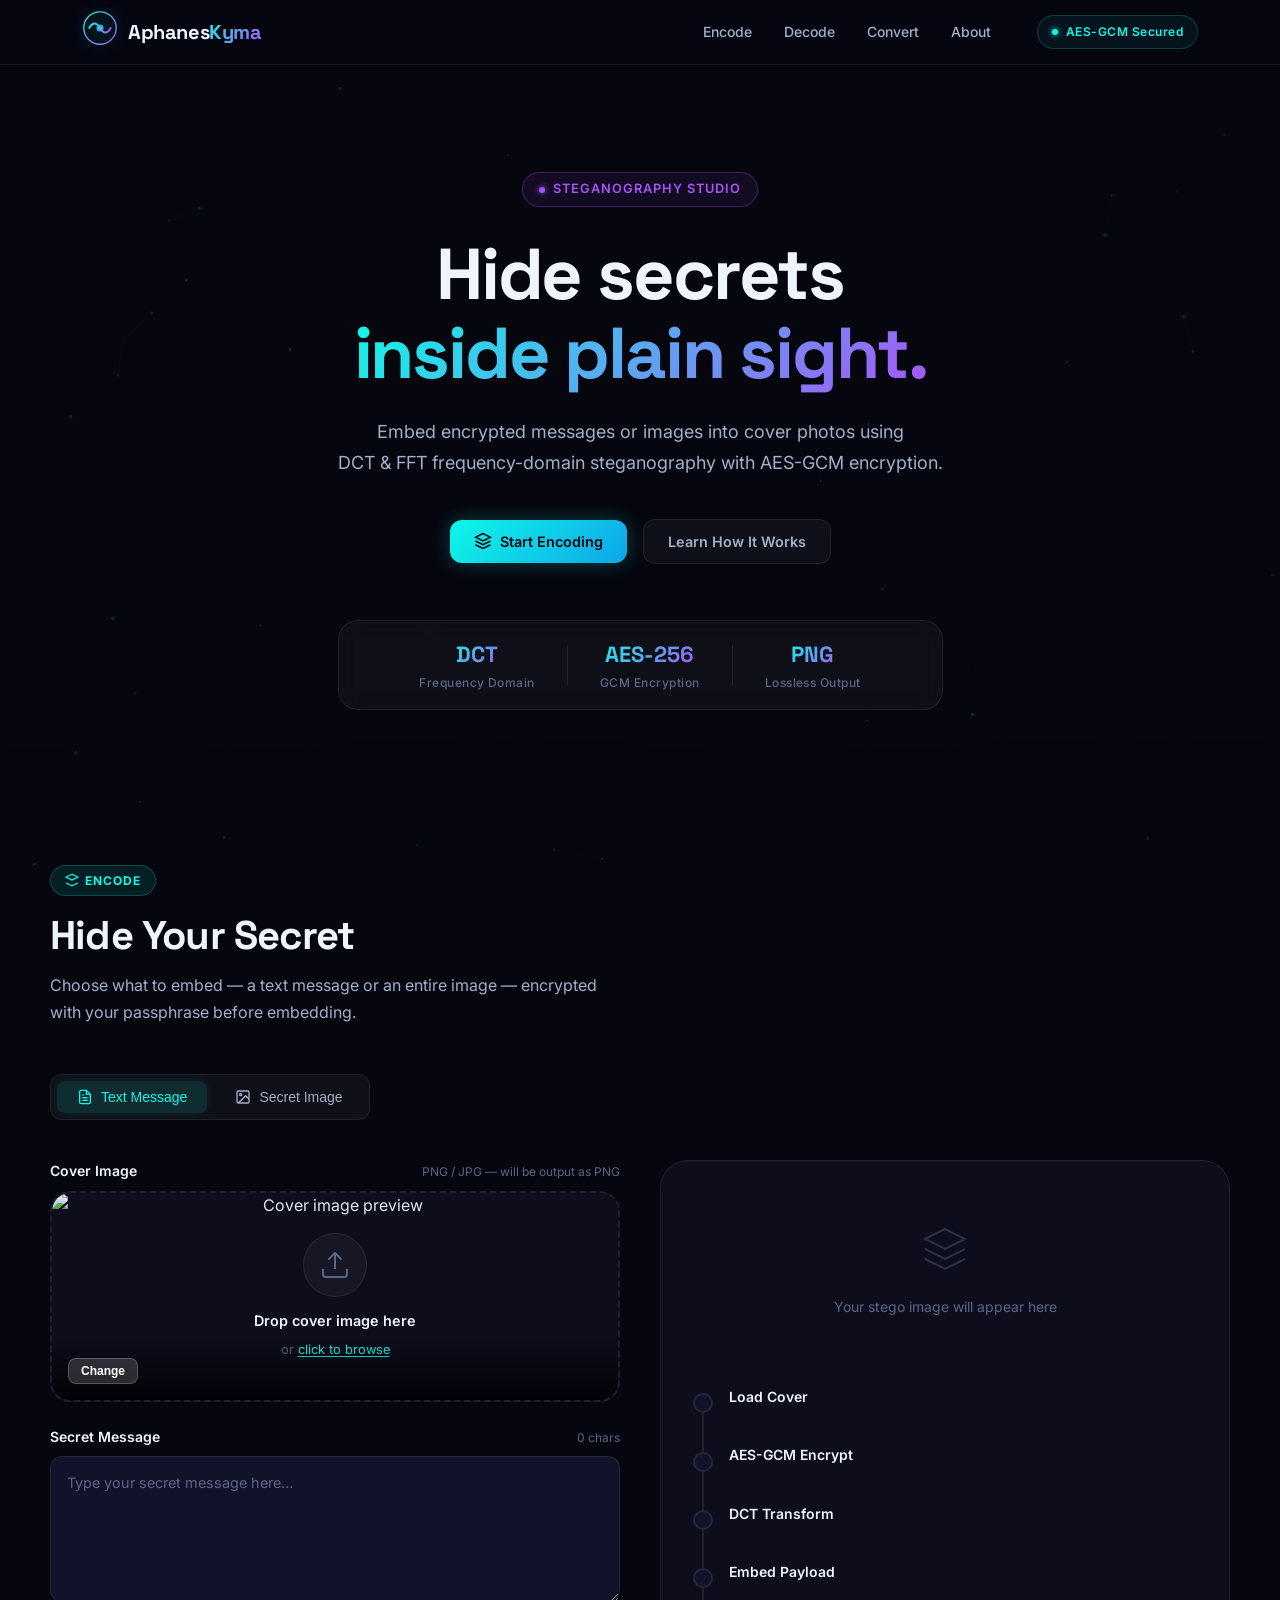
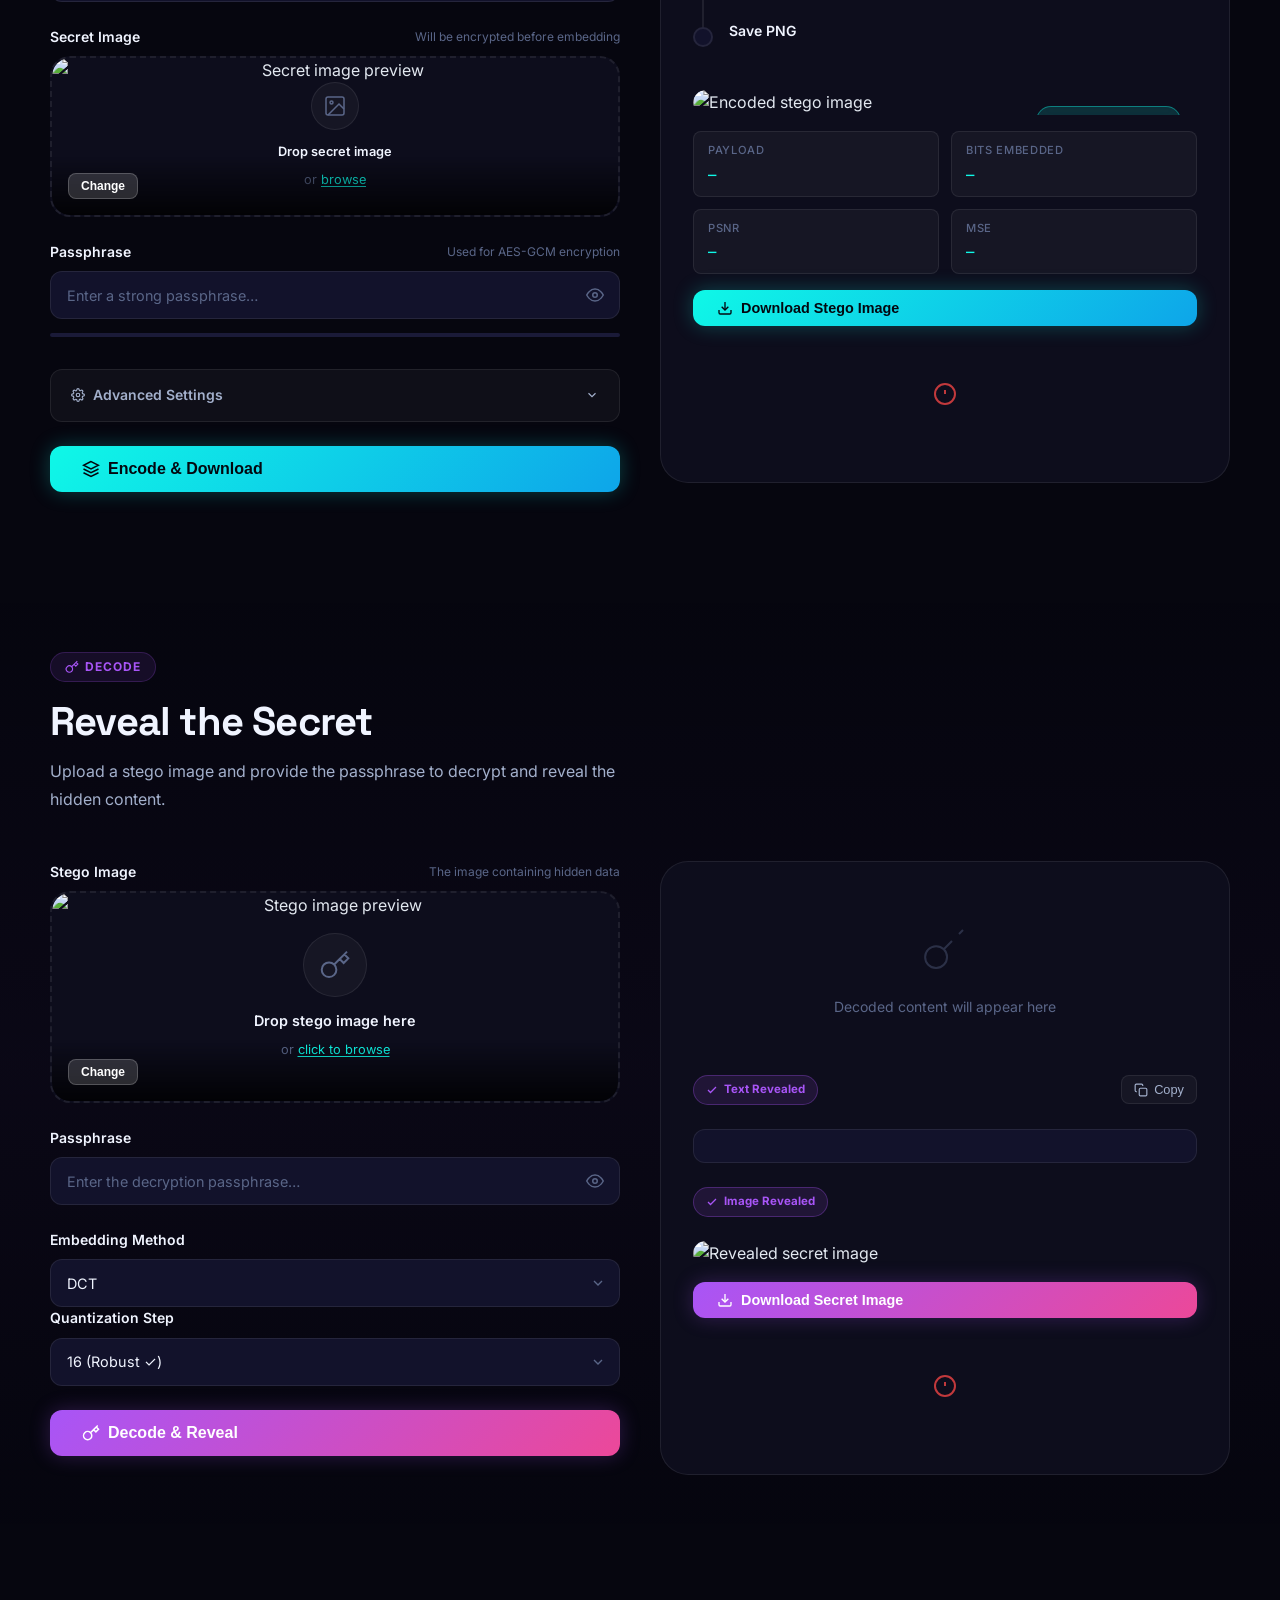
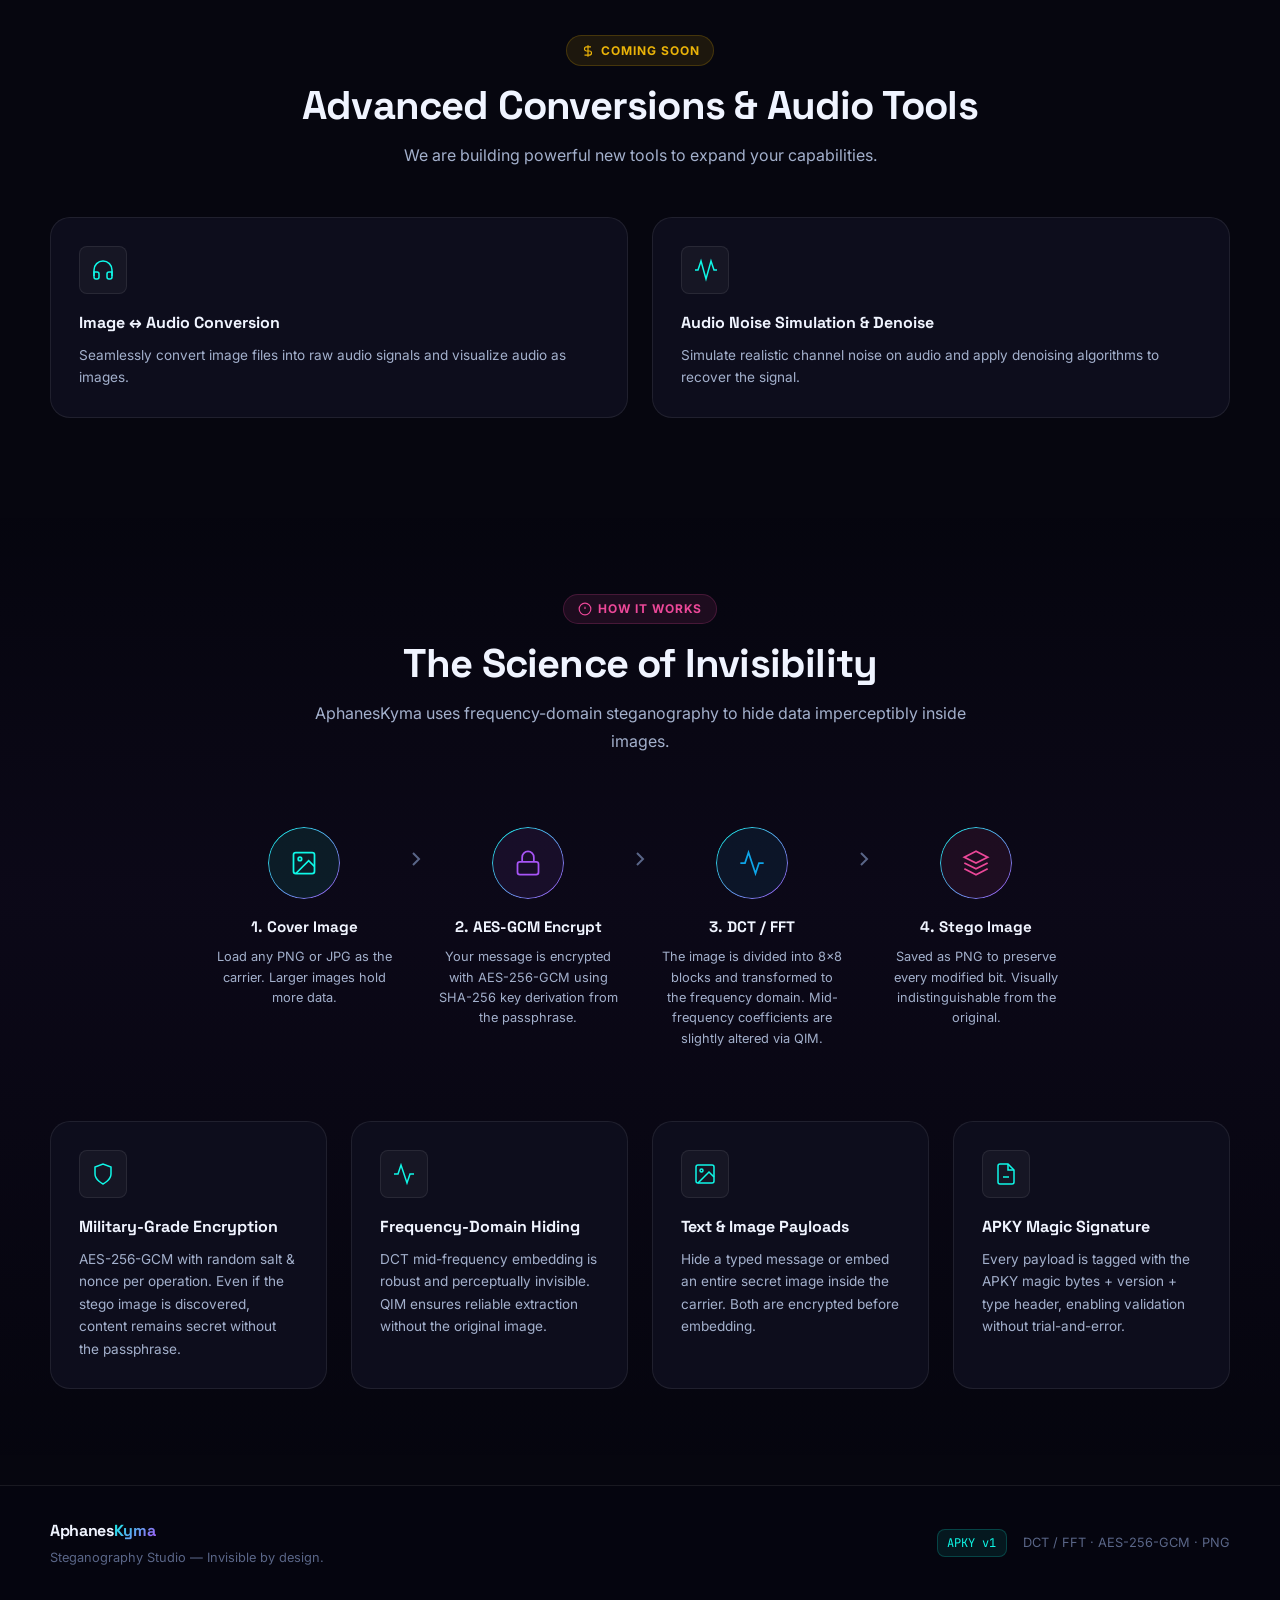
==== commit 08d70b90: "fix image issue" ====
--- a/ui/index.html
+++ b/ui/index.html
@@ -259,9 +259,9 @@
                 <div class="field-group">
                   <label class="field-label" for="encode-quant">
                     Quantization Step
-                    <span class="field-hint" id="encode-quant-display">8</span>
+                    <span class="field-hint" id="encode-quant-display">16 (Robust ✓)</span>
                   </label>
-                  <input type="range" id="encode-quant" class="field-range" min="4" max="32" value="8" step="4"
+                  <input type="range" id="encode-quant" class="field-range" min="4" max="32" value="16" step="4"
                          aria-describedby="encode-quant-display" aria-label="Quantization step value" />
                   <div class="range-labels">
                     <span>Better Quality</span>
@@ -431,15 +431,29 @@
               </div>
             </div>
 
-            <!-- Method setting for decode -->
-            <div class="field-group">
-              <label class="field-label" for="decode-method">Embedding Method Used</label>
-              <div class="select-wrapper">
-                <select id="decode-method" class="field-select">
-                  <option value="dct" selected>DCT — Discrete Cosine Transform</option>
-                  <option value="fft">FFT — Fast Fourier Transform</option>
-                </select>
-                <svg class="select-arrow" width="16" height="16" viewBox="0 0 24 24" fill="none" stroke="currentColor" stroke-width="2" aria-hidden="true"><polyline points="6 9 12 15 18 9"/></svg>
+            <!-- Method & Quantization setting for decode -->
+            <div class="field-row">
+              <div class="field-group">
+                <label class="field-label" for="decode-method">Embedding Method</label>
+                <div class="select-wrapper">
+                  <select id="decode-method" class="field-select">
+                    <option value="dct" selected>DCT</option>
+                    <option value="fft">FFT</option>
+                  </select>
+                  <svg class="select-arrow" width="16" height="16" viewBox="0 0 24 24" fill="none" stroke="currentColor" stroke-width="2" aria-hidden="true"><polyline points="6 9 12 15 18 9"/></svg>
+                </div>
+              </div>
+              <div class="field-group">
+                <label class="field-label" for="decode-quant">Quantization Step</label>
+                <div class="select-wrapper">
+                  <select id="decode-quant" class="field-select">
+                    <option value="4">4 (High Quality)</option>
+                    <option value="8">8 (Balanced)</option>
+                    <option value="16" selected>16 (Robust ✓)</option>
+                    <option value="32">32 (Maximum)</option>
+                  </select>
+                  <svg class="select-arrow" width="16" height="16" viewBox="0 0 24 24" fill="none" stroke="currentColor" stroke-width="2" aria-hidden="true"><polyline points="6 9 12 15 18 9"/></svg>
+                </div>
               </div>
             </div>
 
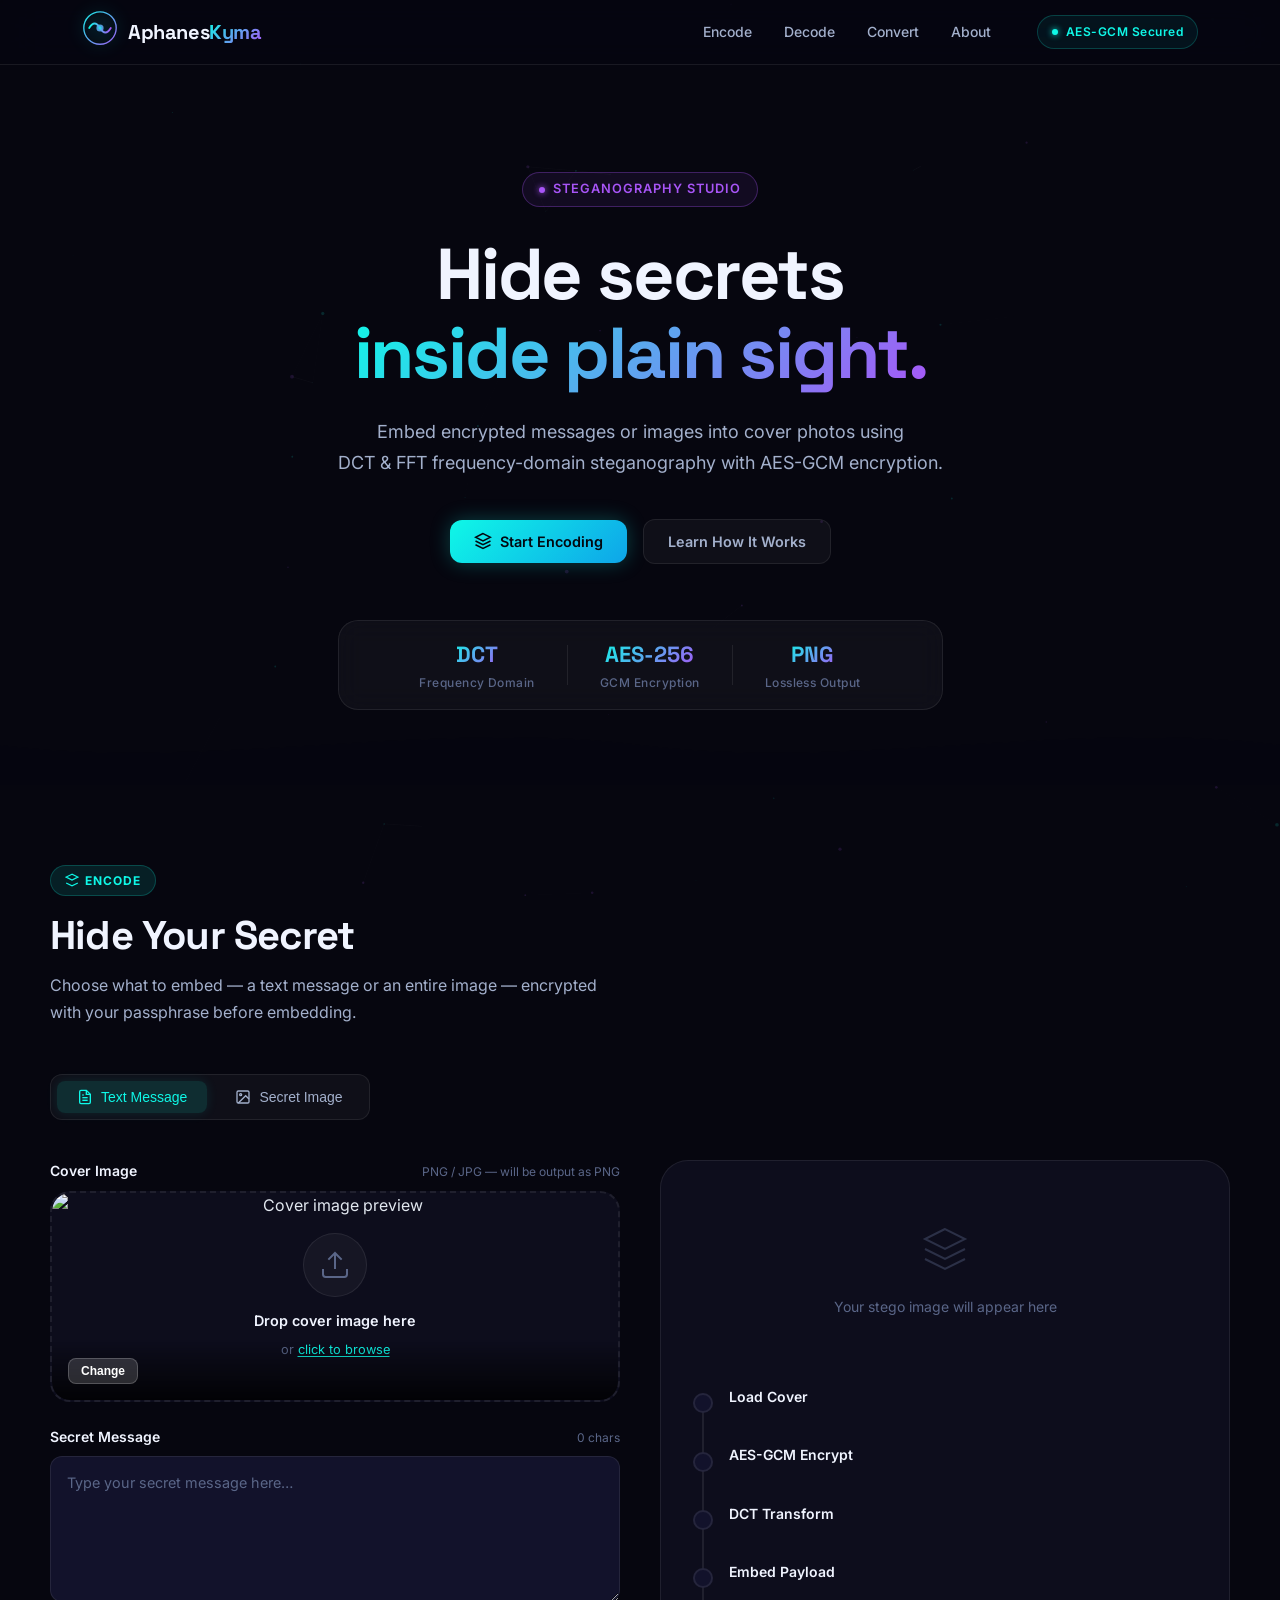
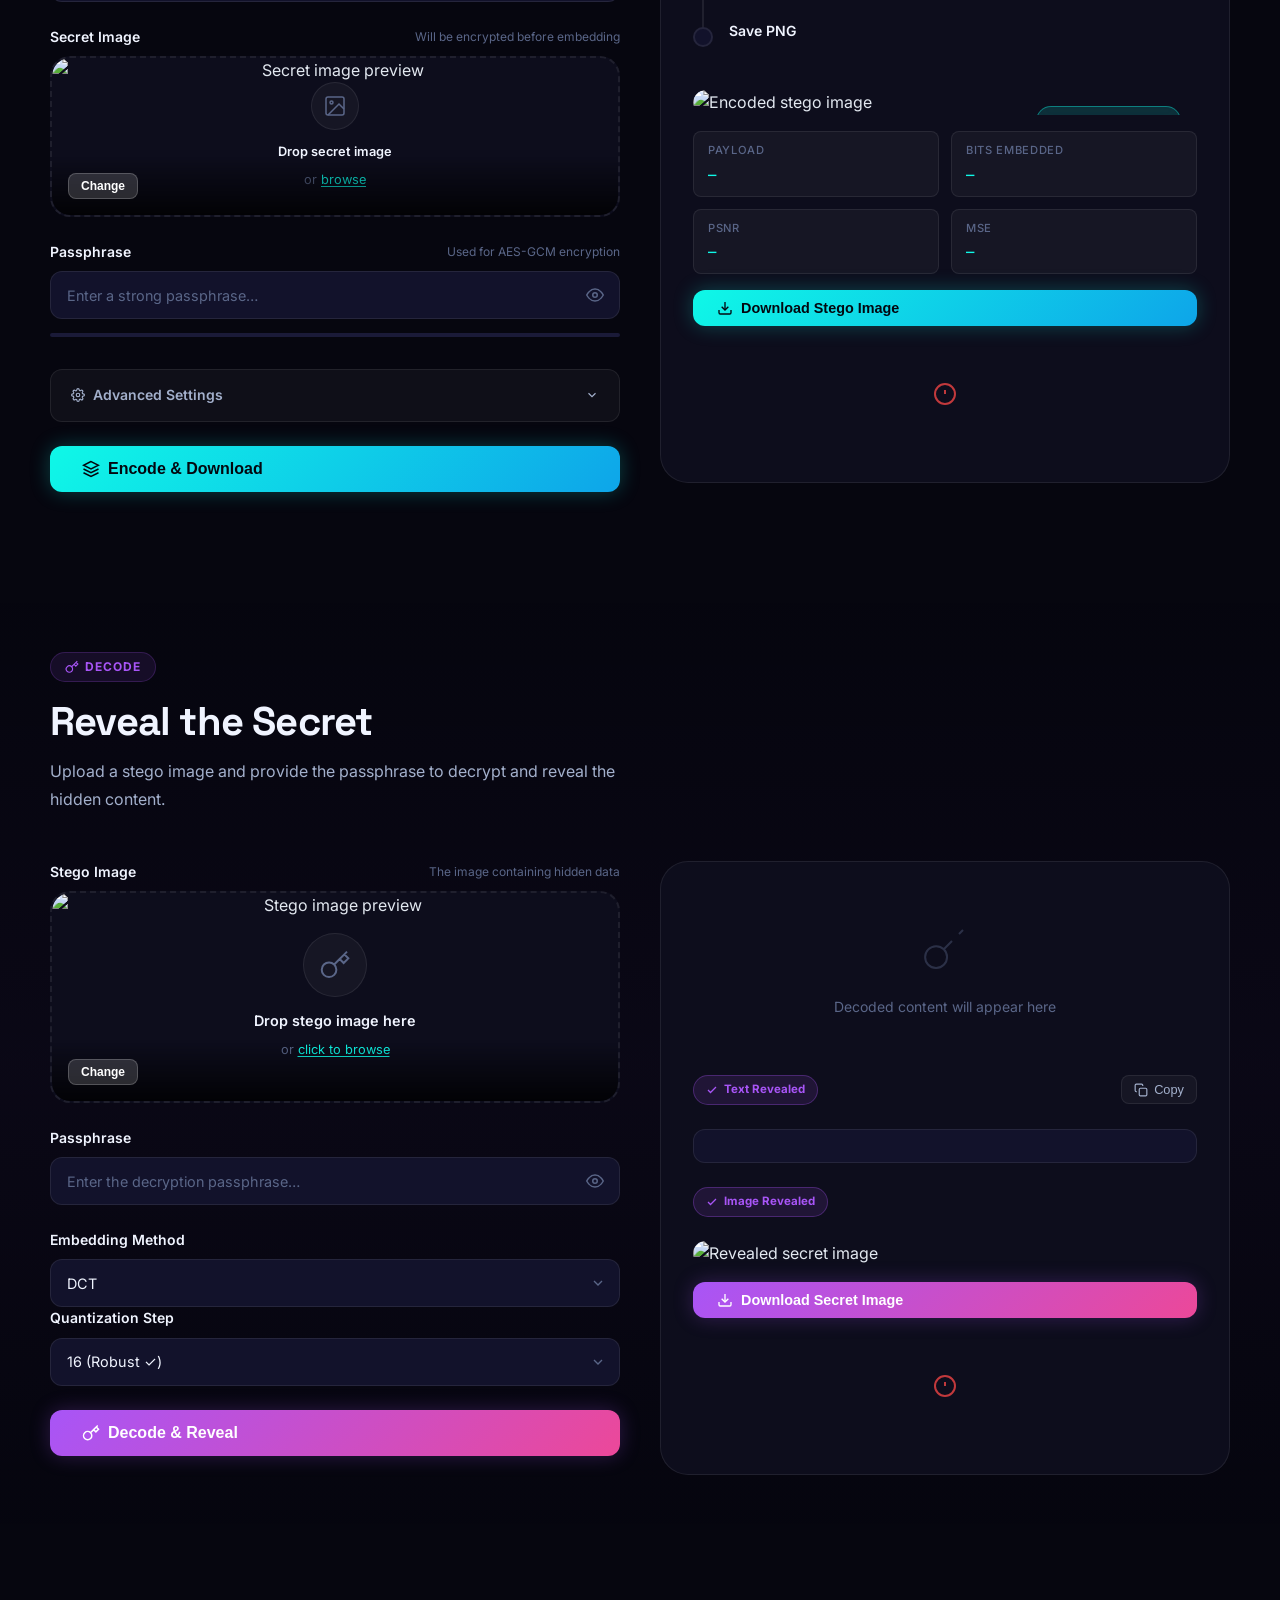
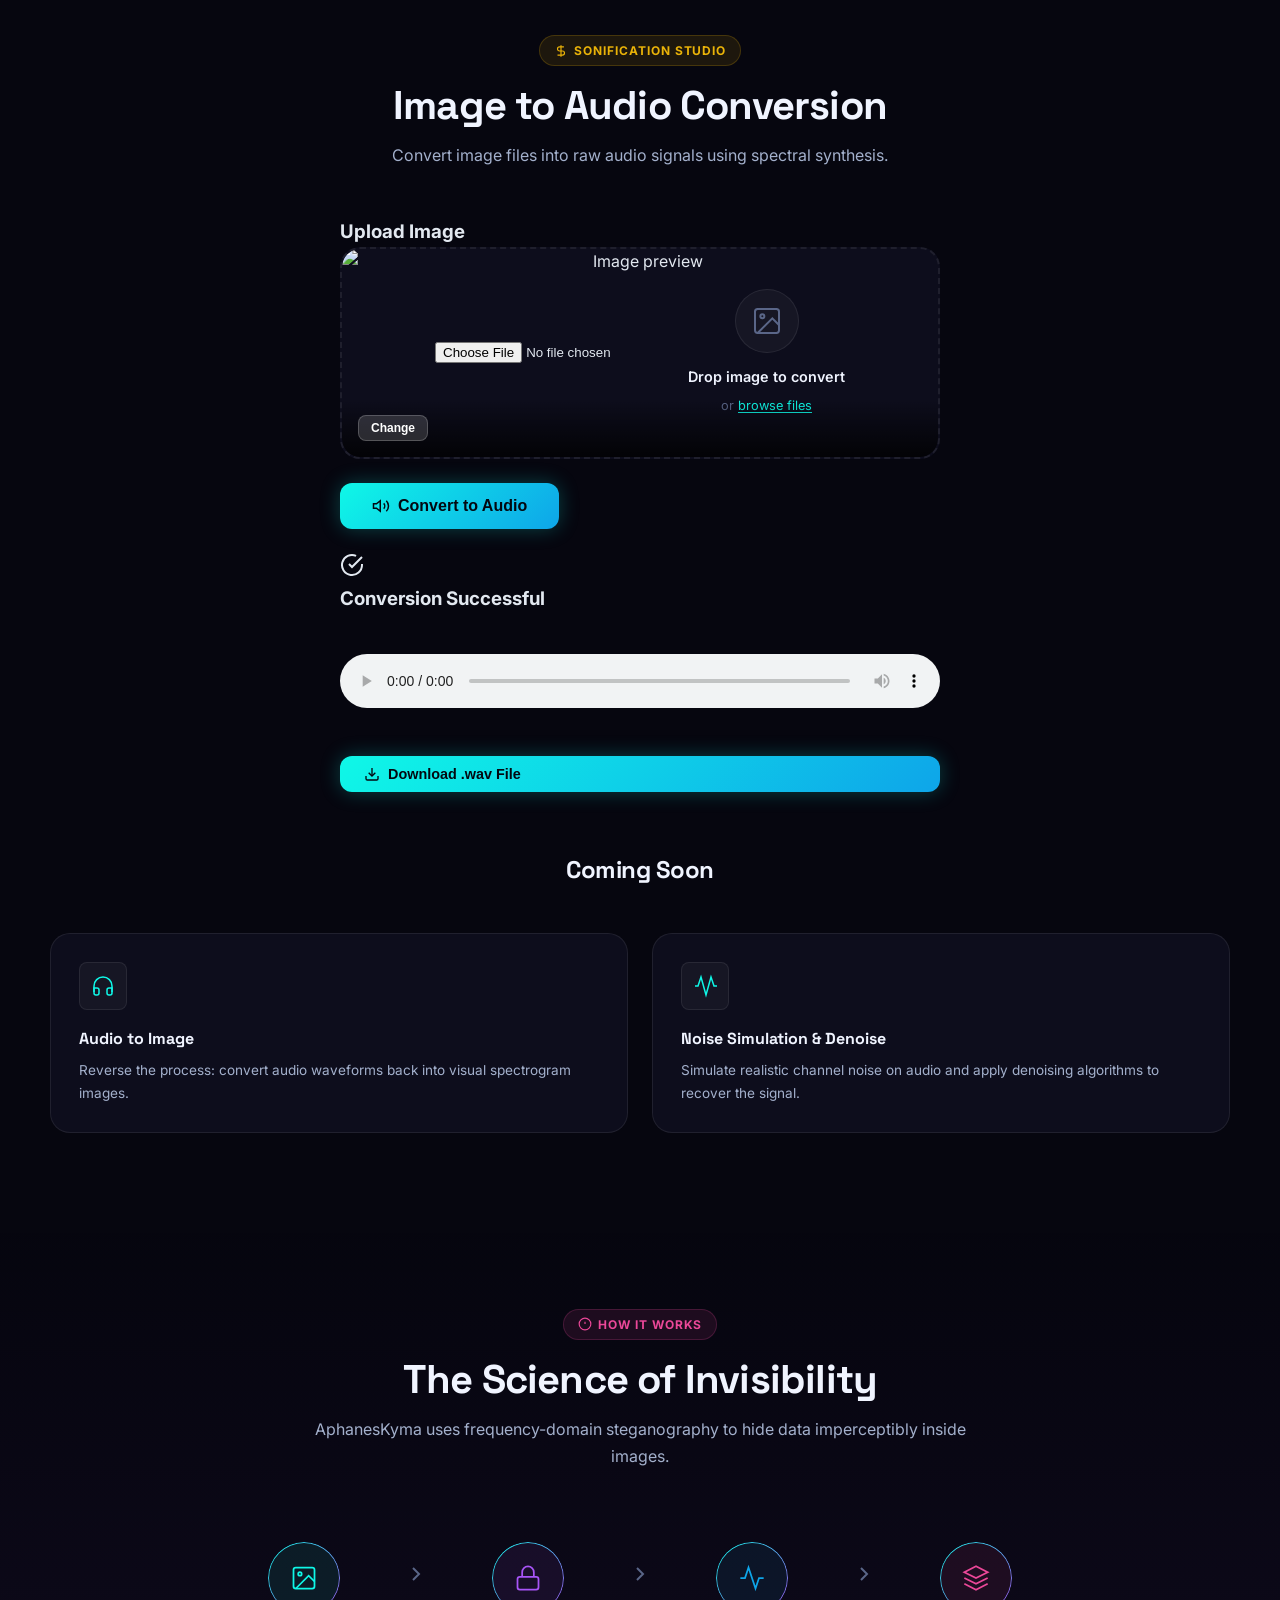
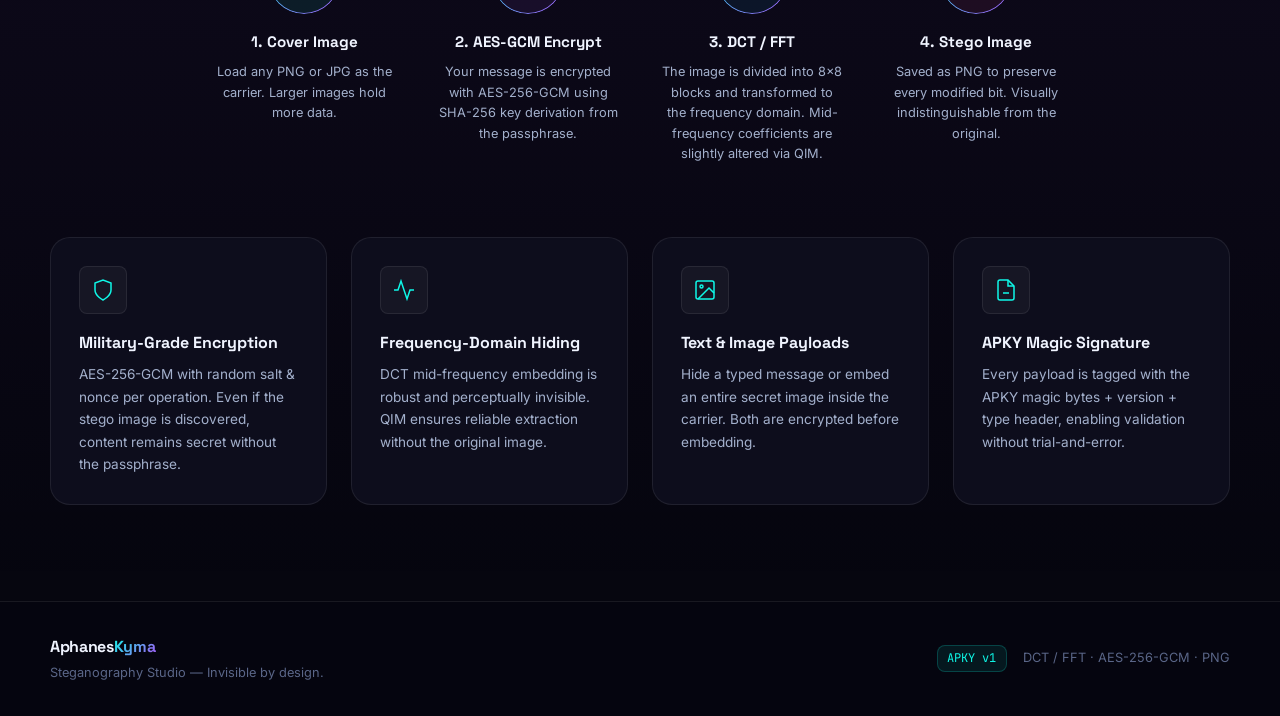
==== commit a9a08e97: "ui up" ====
--- a/ui/index.html
+++ b/ui/index.html
@@ -515,35 +515,117 @@
     </section>
 
     <!-- ═══════════════════════════════════════
-         CONVERT SECTION (Coming Soon)
+         CONVERT SECTION (Audio Tools)
     ═══════════════════════════════════════ -->
     <section id="convert-section" class="studio-section" aria-labelledby="convert-title">
       <div class="section-container">
         <div class="section-header centered">
           <span class="section-tag convert-tag">
             <svg width="14" height="14" viewBox="0 0 24 24" fill="none" stroke="currentColor" stroke-width="2" aria-hidden="true"><path d="M12 2v20M17 5H9.5a3.5 3.5 0 0 0 0 7h5a3.5 3.5 0 0 1 0 7H6"/></svg>
-            Coming Soon
+            Sonification Studio
           </span>
-          <h2 id="convert-title" class="section-title">Advanced Conversions &amp; Audio Tools</h2>
-          <p class="section-desc">We are building powerful new tools to expand your capabilities.</p>
-        </div>
-
+          <h2 id="convert-title" class="section-title">Image to Audio Conversion</h2>
+          <p class="section-desc">Convert image files into raw audio signals using spectral synthesis.</p>
+        </div>
+
+        <div class="studio-grid" style="grid-template-columns: 1fr; max-width: 600px; margin: 0 auto;">
+          <!-- Image to Audio Panel -->
+          <div class="studio-panel">
+            <h3 class="panel-title">Upload Image</h3>
+            
+            <div class="field-group">
+              <div class="drop-zone" id="audio-image-zone" tabindex="0" role="button" aria-label="Drop image to convert">
+                <input type="file" id="audio-image-input" class="file-input" accept="image/*" aria-hidden="true" />
+                <div class="drop-idle" id="audio-image-idle">
+                  <div class="drop-icon" aria-hidden="true">
+                    <svg width="32" height="32" viewBox="0 0 24 24" fill="none" stroke="currentColor" stroke-width="1.5"><rect x="3" y="3" width="18" height="18" rx="2" ry="2"/><circle cx="8.5" cy="8.5" r="1.5"/><polyline points="21 15 16 10 5 21"/></svg>
+                  </div>
+                  <p class="drop-text">Drop image to convert</p>
+                  <p class="drop-subtext">or <span class="drop-link">browse files</span></p>
+                </div>
+                <div class="drop-preview" id="audio-image-preview" hidden>
+                  <img id="audio-image-img" alt="Image preview" />
+                  <div class="preview-overlay">
+                    <button class="preview-change" id="audio-image-change" type="button">Change</button>
+                    <div class="preview-info" id="audio-image-info"></div>
+                  </div>
+                </div>
+              </div>
+            </div>
+
+            <!-- Settings (Commented out user audio choice - defaults to fidelity) -->
+            <!--
+            <details class="advanced-panel" id="audio-advanced" open>
+              <summary class="advanced-toggle">
+                <svg width="14" height="14" viewBox="0 0 24 24" fill="none" stroke="currentColor" stroke-width="2" aria-hidden="true"><circle cx="12" cy="12" r="3"/><path d="M19.4 15a1.65 1.65 0 0 0 .33 1.82l.06.06a2 2 0 0 1-2.83 2.83l-.06-.06a1.65 1.65 0 0 0-1.82-.33 1.65 1.65 0 0 0-1 1.51V21a2 2 0 0 1-4 0v-.09A1.65 1.65 0 0 0 9 19.4a1.65 1.65 0 0 0-1.82.33l-.06.06a2 2 0 0 1-2.83-2.83l.06.06A1.65 1.65 0 0 0 4.68 15a1.65 1.65 0 0 0-1.51-1H3a2 2 0 0 1 0-4h.09A1.65 1.65 0 0 0 4.6 9a1.65 1.65 0 0 0-.33-1.82l-.06-.06a2 2 0 0 1 2.83-2.83l.06.06A1.65 1.65 0 0 0 9 4.68a1.65 1.65 0 0 0 1-1.51V3a2 2 0 0 1 4 0v.09a1.65 1.65 0 0 0 1 1.51 1.65 1.65 0 0 0 1.82-.33l.06-.06a2 2 0 0 1 2.83 2.83l-.06.06A1.65 1.65 0 0 0 19.4 9a1.65 1.65 0 0 0 1.51 1H21a2 2 0 0 1 0 4h-.09a1.65 1.65 0 0 0-1.51 1z"/></svg>
+                Conversion Preset
+              </summary>
+              <div class="advanced-body">
+                <div class="field-group">
+                  <label class="field-label" for="audio-mode">Audio Mode / Fidelity</label>
+                  <div class="select-wrapper">
+                    <select id="audio-mode" class="field-select">
+                      <option value="fidelity" selected>Fidelity (Exact raw frequencies)</option>
+                      <option value="balanced">Balanced (Slight smoothing)</option>
+                      <option value="listenable">Listenable (Tuned for human hearing)</option>
+                      <option value="very_listenable">Very Listenable (Maximum smoothing)</option>
+                    </select>
+                    <svg class="select-arrow" width="16" height="16" viewBox="0 0 24 24" fill="none" stroke="currentColor" stroke-width="2" aria-hidden="true"><polyline points="6 9 12 15 18 9"/></svg>
+                  </div>
+                </div>
+              </div>
+            </details>
+            -->
+
+            <button class="btn btn-primary btn-large" id="audio-convert-btn" type="button" style="margin-top: 1.5rem;">
+              <svg width="18" height="18" viewBox="0 0 24 24" fill="none" stroke="currentColor" stroke-width="2" aria-hidden="true"><polygon points="11 5 6 9 2 9 2 15 6 15 11 19 11 5"/><path d="M15.54 8.46a5 5 0 0 1 0 7.07"/><path d="M19.07 4.93a10 10 0 0 1 0 14.14"/></svg>
+              Convert to Audio
+            </button>
+
+            <!-- Loading Placeholder -->
+            <div class="pipeline-placeholder" id="audio-placeholder" hidden>
+              <div class="spinner"></div>
+              <p>Generating audio waveform...</p>
+            </div>
+
+            <!-- Result Player -->
+            <div class="encode-result" id="audio-result" hidden style="margin-top: 1.5rem;">
+              <div class="success-header">
+                <svg class="success-icon" width="24" height="24" viewBox="0 0 24 24" fill="none" stroke="currentColor" stroke-width="2" aria-hidden="true"><path d="M22 11.08V12a10 10 0 1 1-5.93-9.14"/><polyline points="22 4 12 14.01 9 11.01"/></svg>
+                <h3>Conversion Successful</h3>
+              </div>
+              <div class="audio-player-wrapper" style="margin: 1.5rem 0;">
+                <audio id="audio-player" controls style="width: 100%; outline: none; border-radius: 8px;"></audio>
+              </div>
+              <button class="btn btn-primary" id="audio-download-btn" type="button" style="width: 100%;">
+                <svg width="16" height="16" viewBox="0 0 24 24" fill="none" stroke="currentColor" stroke-width="2" aria-hidden="true"><path d="M21 15v4a2 2 0 0 1-2 2H5a2 2 0 0 1-2-2v-4"/><polyline points="7 10 12 15 17 10"/><line x1="12" y1="15" x2="12" y2="3"/></svg>
+                Download .wav File
+              </button>
+            </div>
+          </div>
+        </div>
+
+        <!-- Upcoming Features Placeholders -->
+        <div class="section-header centered" style="margin-top: 4rem;">
+          <h3 class="section-title" style="font-size: 1.5rem;">Coming Soon</h3>
+        </div>
         <div class="feature-grid" role="list">
           <article class="feature-card" role="listitem">
             <div class="feature-icon" aria-hidden="true">
               <svg width="24" height="24" viewBox="0 0 24 24" fill="none" stroke="currentColor" stroke-width="1.5"><path d="M3 18v-6a9 9 0 0 1 18 0v6"/><path d="M21 19a2 2 0 0 1-2 2h-1a2 2 0 0 1-2-2v-3a2 2 0 0 1 2-2h3zM3 19a2 2 0 0 0 2 2h1a2 2 0 0 0 2-2v-3a2 2 0 0 0-2-2H3z"/></svg>
             </div>
-            <h3>Image &leftrightarrow; Audio Conversion</h3>
-            <p>Seamlessly convert image files into raw audio signals and visualize audio as images.</p>
+            <h3>Audio to Image</h3>
+            <p>Reverse the process: convert audio waveforms back into visual spectrogram images.</p>
           </article>
           <article class="feature-card" role="listitem">
             <div class="feature-icon" aria-hidden="true">
               <svg width="24" height="24" viewBox="0 0 24 24" fill="none" stroke="currentColor" stroke-width="1.5"><path d="M2 12h3l3 -9l5 18l5 -18l3 9h3"/></svg>
             </div>
-            <h3>Audio Noise Simulation &amp; Denoise</h3>
+            <h3>Noise Simulation &amp; Denoise</h3>
             <p>Simulate realistic channel noise on audio and apply denoising algorithms to recover the signal.</p>
           </article>
         </div>
+
       </div>
     </section>
 
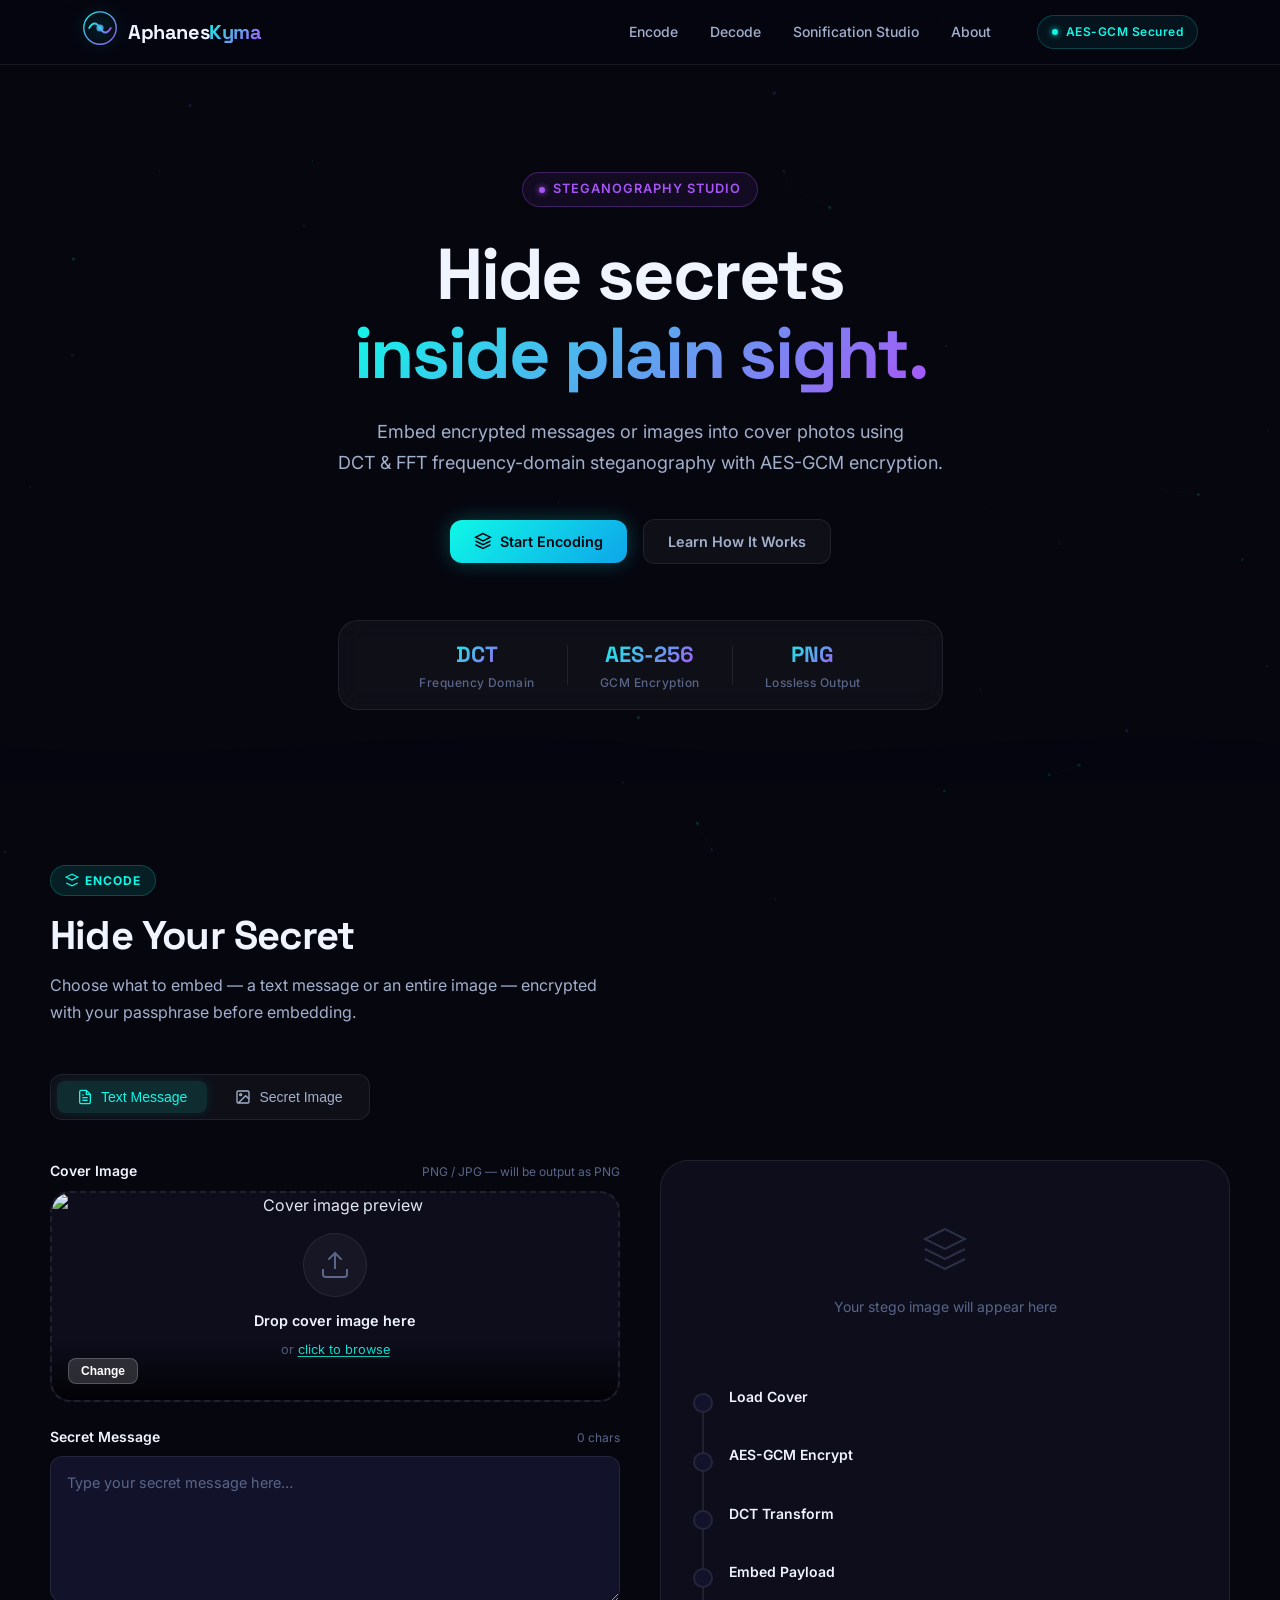
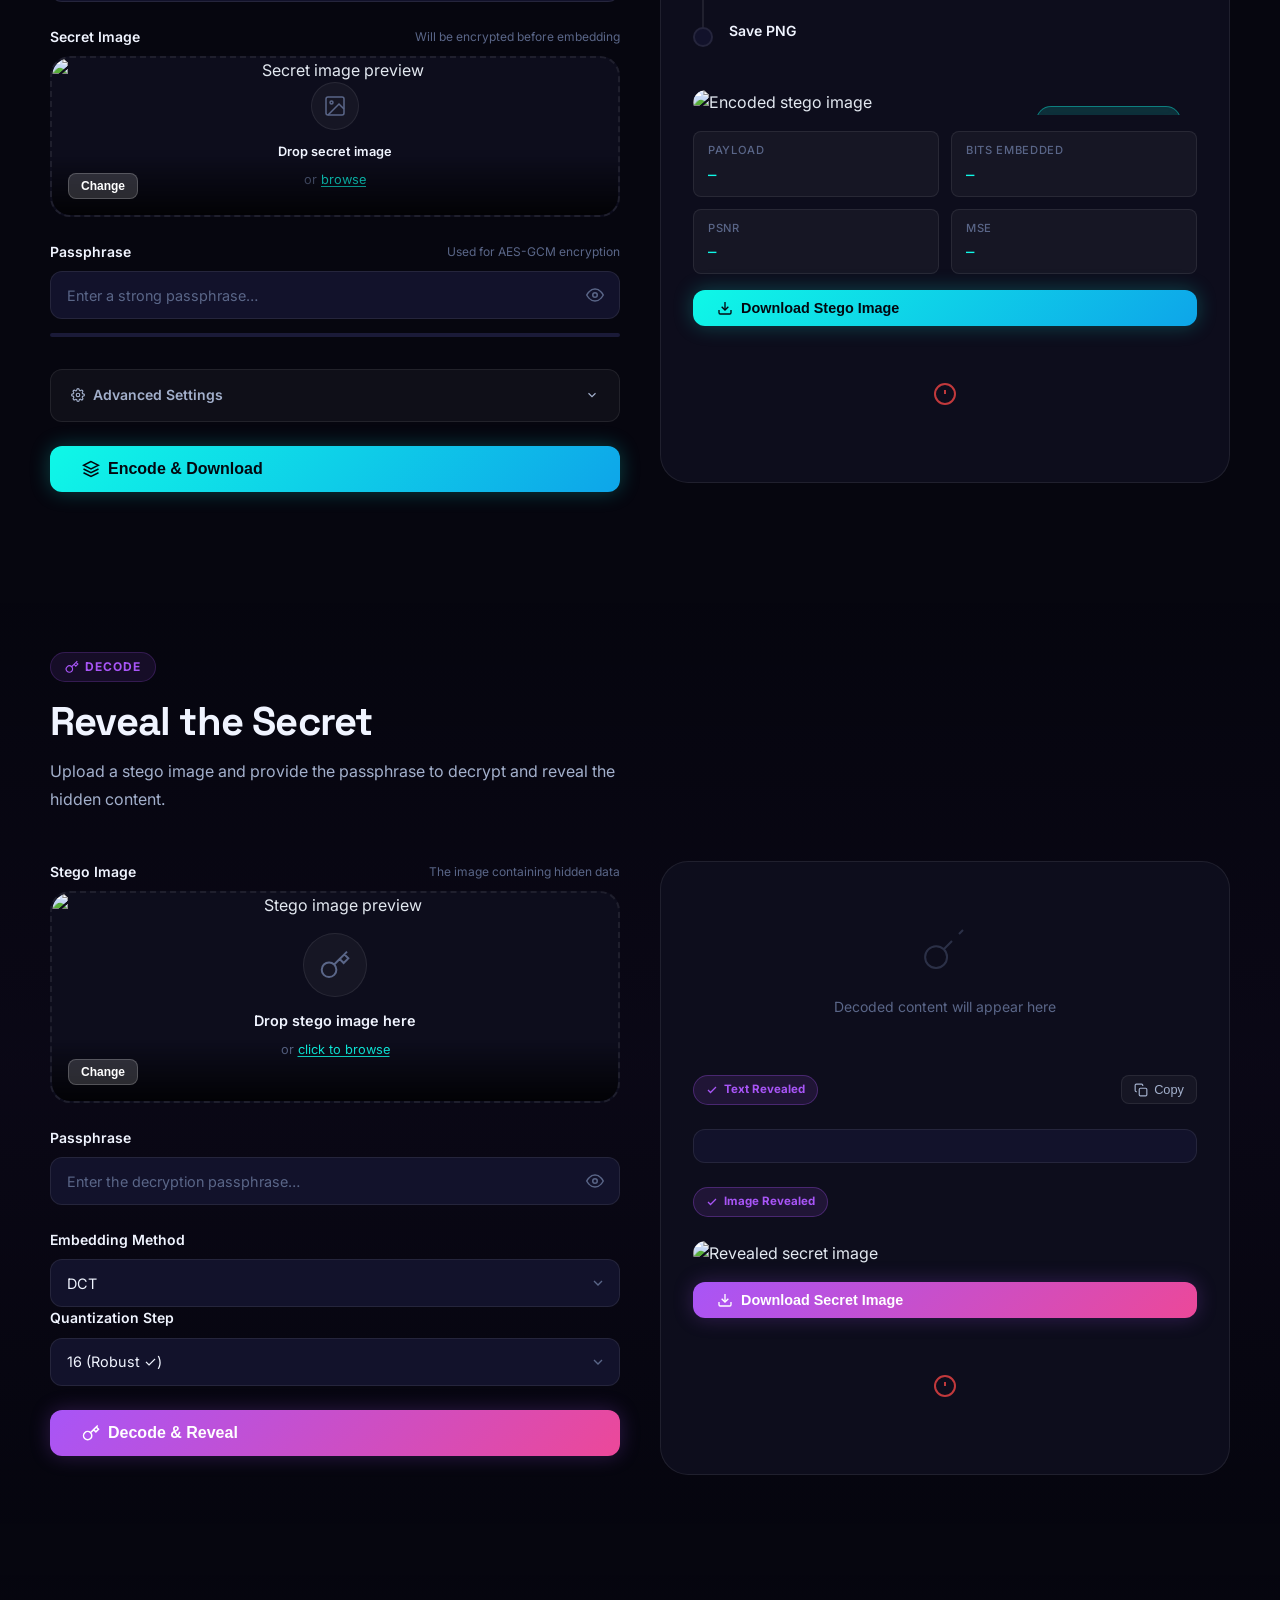
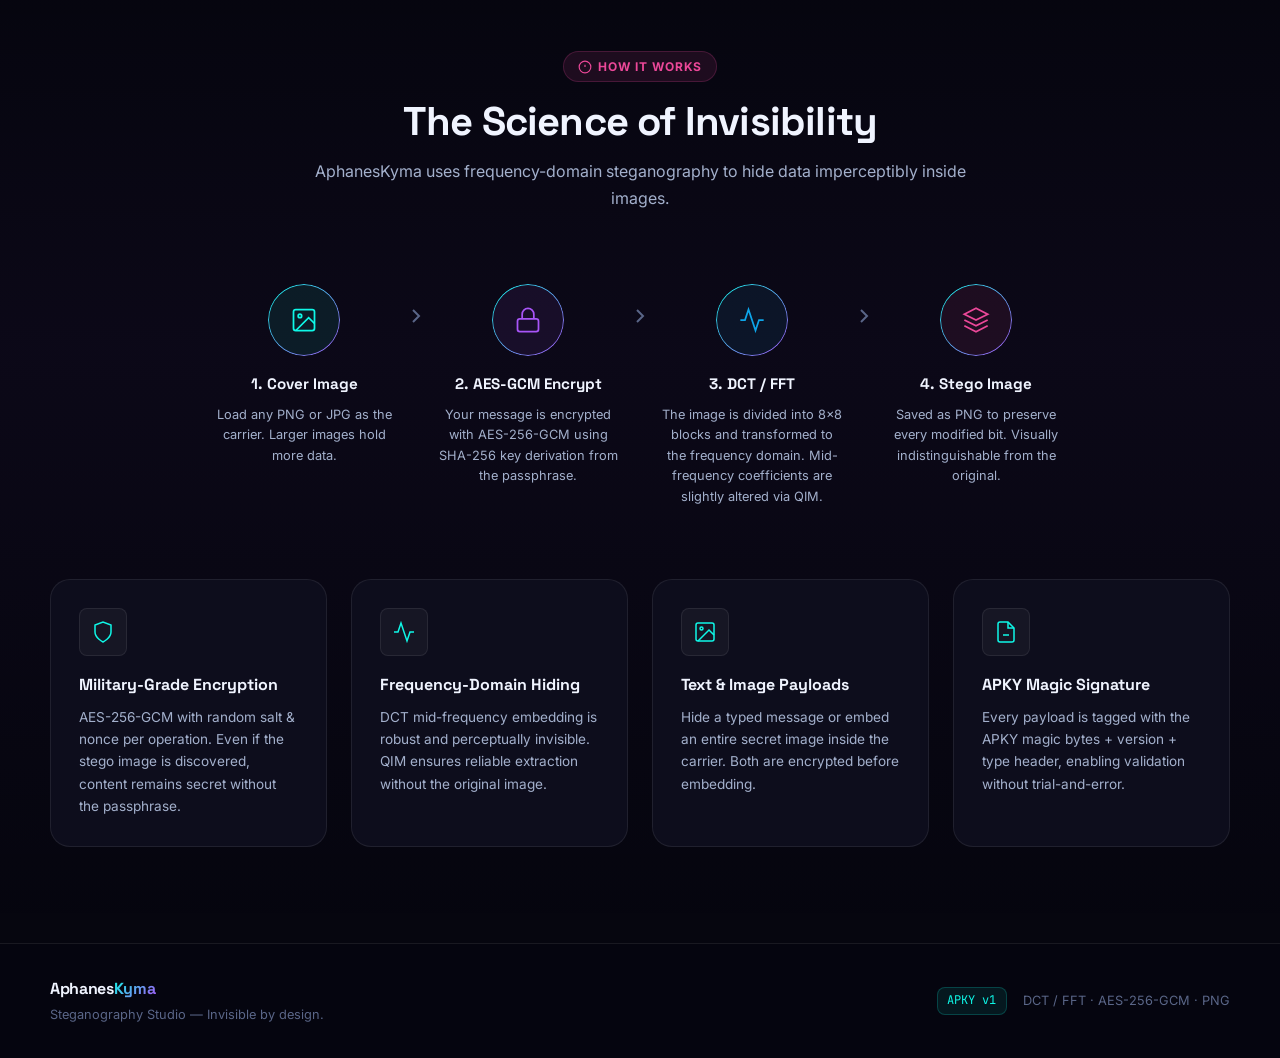
==== commit bf72fce4: "audio capture" ====
--- a/ui/index.html
+++ b/ui/index.html
@@ -43,7 +43,7 @@
       <nav class="nav-links" role="navigation" aria-label="Primary navigation">
         <a href="#encode-section" id="nav-encode" class="nav-link active">Encode</a>
         <a href="#decode-section" id="nav-decode" class="nav-link">Decode</a>
-        <a href="#convert-section" id="nav-convert" class="nav-link">Convert</a>
+        <a href="sonification.html" id="nav-convert" class="nav-link">Sonification Studio</a>
         <a href="#about-section" id="nav-about" class="nav-link">About</a>
       </nav>
 
@@ -514,120 +514,7 @@
       </div>
     </section>
 
-    <!-- ═══════════════════════════════════════
-         CONVERT SECTION (Audio Tools)
-    ═══════════════════════════════════════ -->
-    <section id="convert-section" class="studio-section" aria-labelledby="convert-title">
-      <div class="section-container">
-        <div class="section-header centered">
-          <span class="section-tag convert-tag">
-            <svg width="14" height="14" viewBox="0 0 24 24" fill="none" stroke="currentColor" stroke-width="2" aria-hidden="true"><path d="M12 2v20M17 5H9.5a3.5 3.5 0 0 0 0 7h5a3.5 3.5 0 0 1 0 7H6"/></svg>
-            Sonification Studio
-          </span>
-          <h2 id="convert-title" class="section-title">Image to Audio Conversion</h2>
-          <p class="section-desc">Convert image files into raw audio signals using spectral synthesis.</p>
-        </div>
-
-        <div class="studio-grid" style="grid-template-columns: 1fr; max-width: 600px; margin: 0 auto;">
-          <!-- Image to Audio Panel -->
-          <div class="studio-panel">
-            <h3 class="panel-title">Upload Image</h3>
-            
-            <div class="field-group">
-              <div class="drop-zone" id="audio-image-zone" tabindex="0" role="button" aria-label="Drop image to convert">
-                <input type="file" id="audio-image-input" class="file-input" accept="image/*" aria-hidden="true" />
-                <div class="drop-idle" id="audio-image-idle">
-                  <div class="drop-icon" aria-hidden="true">
-                    <svg width="32" height="32" viewBox="0 0 24 24" fill="none" stroke="currentColor" stroke-width="1.5"><rect x="3" y="3" width="18" height="18" rx="2" ry="2"/><circle cx="8.5" cy="8.5" r="1.5"/><polyline points="21 15 16 10 5 21"/></svg>
-                  </div>
-                  <p class="drop-text">Drop image to convert</p>
-                  <p class="drop-subtext">or <span class="drop-link">browse files</span></p>
-                </div>
-                <div class="drop-preview" id="audio-image-preview" hidden>
-                  <img id="audio-image-img" alt="Image preview" />
-                  <div class="preview-overlay">
-                    <button class="preview-change" id="audio-image-change" type="button">Change</button>
-                    <div class="preview-info" id="audio-image-info"></div>
-                  </div>
-                </div>
-              </div>
-            </div>
-
-            <!-- Settings (Commented out user audio choice - defaults to fidelity) -->
-            <!--
-            <details class="advanced-panel" id="audio-advanced" open>
-              <summary class="advanced-toggle">
-                <svg width="14" height="14" viewBox="0 0 24 24" fill="none" stroke="currentColor" stroke-width="2" aria-hidden="true"><circle cx="12" cy="12" r="3"/><path d="M19.4 15a1.65 1.65 0 0 0 .33 1.82l.06.06a2 2 0 0 1-2.83 2.83l-.06-.06a1.65 1.65 0 0 0-1.82-.33 1.65 1.65 0 0 0-1 1.51V21a2 2 0 0 1-4 0v-.09A1.65 1.65 0 0 0 9 19.4a1.65 1.65 0 0 0-1.82.33l-.06.06a2 2 0 0 1-2.83-2.83l.06.06A1.65 1.65 0 0 0 4.68 15a1.65 1.65 0 0 0-1.51-1H3a2 2 0 0 1 0-4h.09A1.65 1.65 0 0 0 4.6 9a1.65 1.65 0 0 0-.33-1.82l-.06-.06a2 2 0 0 1 2.83-2.83l.06.06A1.65 1.65 0 0 0 9 4.68a1.65 1.65 0 0 0 1-1.51V3a2 2 0 0 1 4 0v.09a1.65 1.65 0 0 0 1 1.51 1.65 1.65 0 0 0 1.82-.33l.06-.06a2 2 0 0 1 2.83 2.83l-.06.06A1.65 1.65 0 0 0 19.4 9a1.65 1.65 0 0 0 1.51 1H21a2 2 0 0 1 0 4h-.09a1.65 1.65 0 0 0-1.51 1z"/></svg>
-                Conversion Preset
-              </summary>
-              <div class="advanced-body">
-                <div class="field-group">
-                  <label class="field-label" for="audio-mode">Audio Mode / Fidelity</label>
-                  <div class="select-wrapper">
-                    <select id="audio-mode" class="field-select">
-                      <option value="fidelity" selected>Fidelity (Exact raw frequencies)</option>
-                      <option value="balanced">Balanced (Slight smoothing)</option>
-                      <option value="listenable">Listenable (Tuned for human hearing)</option>
-                      <option value="very_listenable">Very Listenable (Maximum smoothing)</option>
-                    </select>
-                    <svg class="select-arrow" width="16" height="16" viewBox="0 0 24 24" fill="none" stroke="currentColor" stroke-width="2" aria-hidden="true"><polyline points="6 9 12 15 18 9"/></svg>
-                  </div>
-                </div>
-              </div>
-            </details>
-            -->
-
-            <button class="btn btn-primary btn-large" id="audio-convert-btn" type="button" style="margin-top: 1.5rem;">
-              <svg width="18" height="18" viewBox="0 0 24 24" fill="none" stroke="currentColor" stroke-width="2" aria-hidden="true"><polygon points="11 5 6 9 2 9 2 15 6 15 11 19 11 5"/><path d="M15.54 8.46a5 5 0 0 1 0 7.07"/><path d="M19.07 4.93a10 10 0 0 1 0 14.14"/></svg>
-              Convert to Audio
-            </button>
-
-            <!-- Loading Placeholder -->
-            <div class="pipeline-placeholder" id="audio-placeholder" hidden>
-              <div class="spinner"></div>
-              <p>Generating audio waveform...</p>
-            </div>
-
-            <!-- Result Player -->
-            <div class="encode-result" id="audio-result" hidden style="margin-top: 1.5rem;">
-              <div class="success-header">
-                <svg class="success-icon" width="24" height="24" viewBox="0 0 24 24" fill="none" stroke="currentColor" stroke-width="2" aria-hidden="true"><path d="M22 11.08V12a10 10 0 1 1-5.93-9.14"/><polyline points="22 4 12 14.01 9 11.01"/></svg>
-                <h3>Conversion Successful</h3>
-              </div>
-              <div class="audio-player-wrapper" style="margin: 1.5rem 0;">
-                <audio id="audio-player" controls style="width: 100%; outline: none; border-radius: 8px;"></audio>
-              </div>
-              <button class="btn btn-primary" id="audio-download-btn" type="button" style="width: 100%;">
-                <svg width="16" height="16" viewBox="0 0 24 24" fill="none" stroke="currentColor" stroke-width="2" aria-hidden="true"><path d="M21 15v4a2 2 0 0 1-2 2H5a2 2 0 0 1-2-2v-4"/><polyline points="7 10 12 15 17 10"/><line x1="12" y1="15" x2="12" y2="3"/></svg>
-                Download .wav File
-              </button>
-            </div>
-          </div>
-        </div>
-
-        <!-- Upcoming Features Placeholders -->
-        <div class="section-header centered" style="margin-top: 4rem;">
-          <h3 class="section-title" style="font-size: 1.5rem;">Coming Soon</h3>
-        </div>
-        <div class="feature-grid" role="list">
-          <article class="feature-card" role="listitem">
-            <div class="feature-icon" aria-hidden="true">
-              <svg width="24" height="24" viewBox="0 0 24 24" fill="none" stroke="currentColor" stroke-width="1.5"><path d="M3 18v-6a9 9 0 0 1 18 0v6"/><path d="M21 19a2 2 0 0 1-2 2h-1a2 2 0 0 1-2-2v-3a2 2 0 0 1 2-2h3zM3 19a2 2 0 0 0 2 2h1a2 2 0 0 0 2-2v-3a2 2 0 0 0-2-2H3z"/></svg>
-            </div>
-            <h3>Audio to Image</h3>
-            <p>Reverse the process: convert audio waveforms back into visual spectrogram images.</p>
-          </article>
-          <article class="feature-card" role="listitem">
-            <div class="feature-icon" aria-hidden="true">
-              <svg width="24" height="24" viewBox="0 0 24 24" fill="none" stroke="currentColor" stroke-width="1.5"><path d="M2 12h3l3 -9l5 18l5 -18l3 9h3"/></svg>
-            </div>
-            <h3>Noise Simulation &amp; Denoise</h3>
-            <p>Simulate realistic channel noise on audio and apply denoising algorithms to recover the signal.</p>
-          </article>
-        </div>
-
-      </div>
-    </section>
+
 
     <!-- ═══════════════════════════════════════
          ABOUT / HOW IT WORKS
--- a/ui/style.css
+++ b/ui/style.css
@@ -1189,3 +1189,32 @@
   .feature-grid { grid-template-columns: 1fr; }
   .result-metrics { grid-template-columns: 1fr 1fr; }
 }
+
+/* ════════════════════════════════════════════════════════════════
+   SONIFICATION STUDIO CUSTOM STYLES
+════════════════════════════════════════════════════════════════ */
+.success-header {
+  display: flex;
+  align-items: center;
+  gap: 0.75rem;
+  color: var(--teal);
+}
+
+.audio-player-wrapper {
+  background: var(--bg-2);
+  border: 1px solid var(--border-glow);
+  padding: 0.75rem;
+  border-radius: var(--radius-md);
+  box-shadow: var(--glow-teal);
+}
+
+.mic-recording-pulse {
+  animation: mic-pulse 1.5s ease-in-out infinite;
+}
+
+@keyframes mic-pulse {
+  0% { box-shadow: 0 0 0 0 rgba(15,248,231,0.6); }
+  70% { box-shadow: 0 0 0 15px rgba(15,248,231,0); }
+  100% { box-shadow: 0 0 0 0 rgba(15,248,231,0); }
+}
+
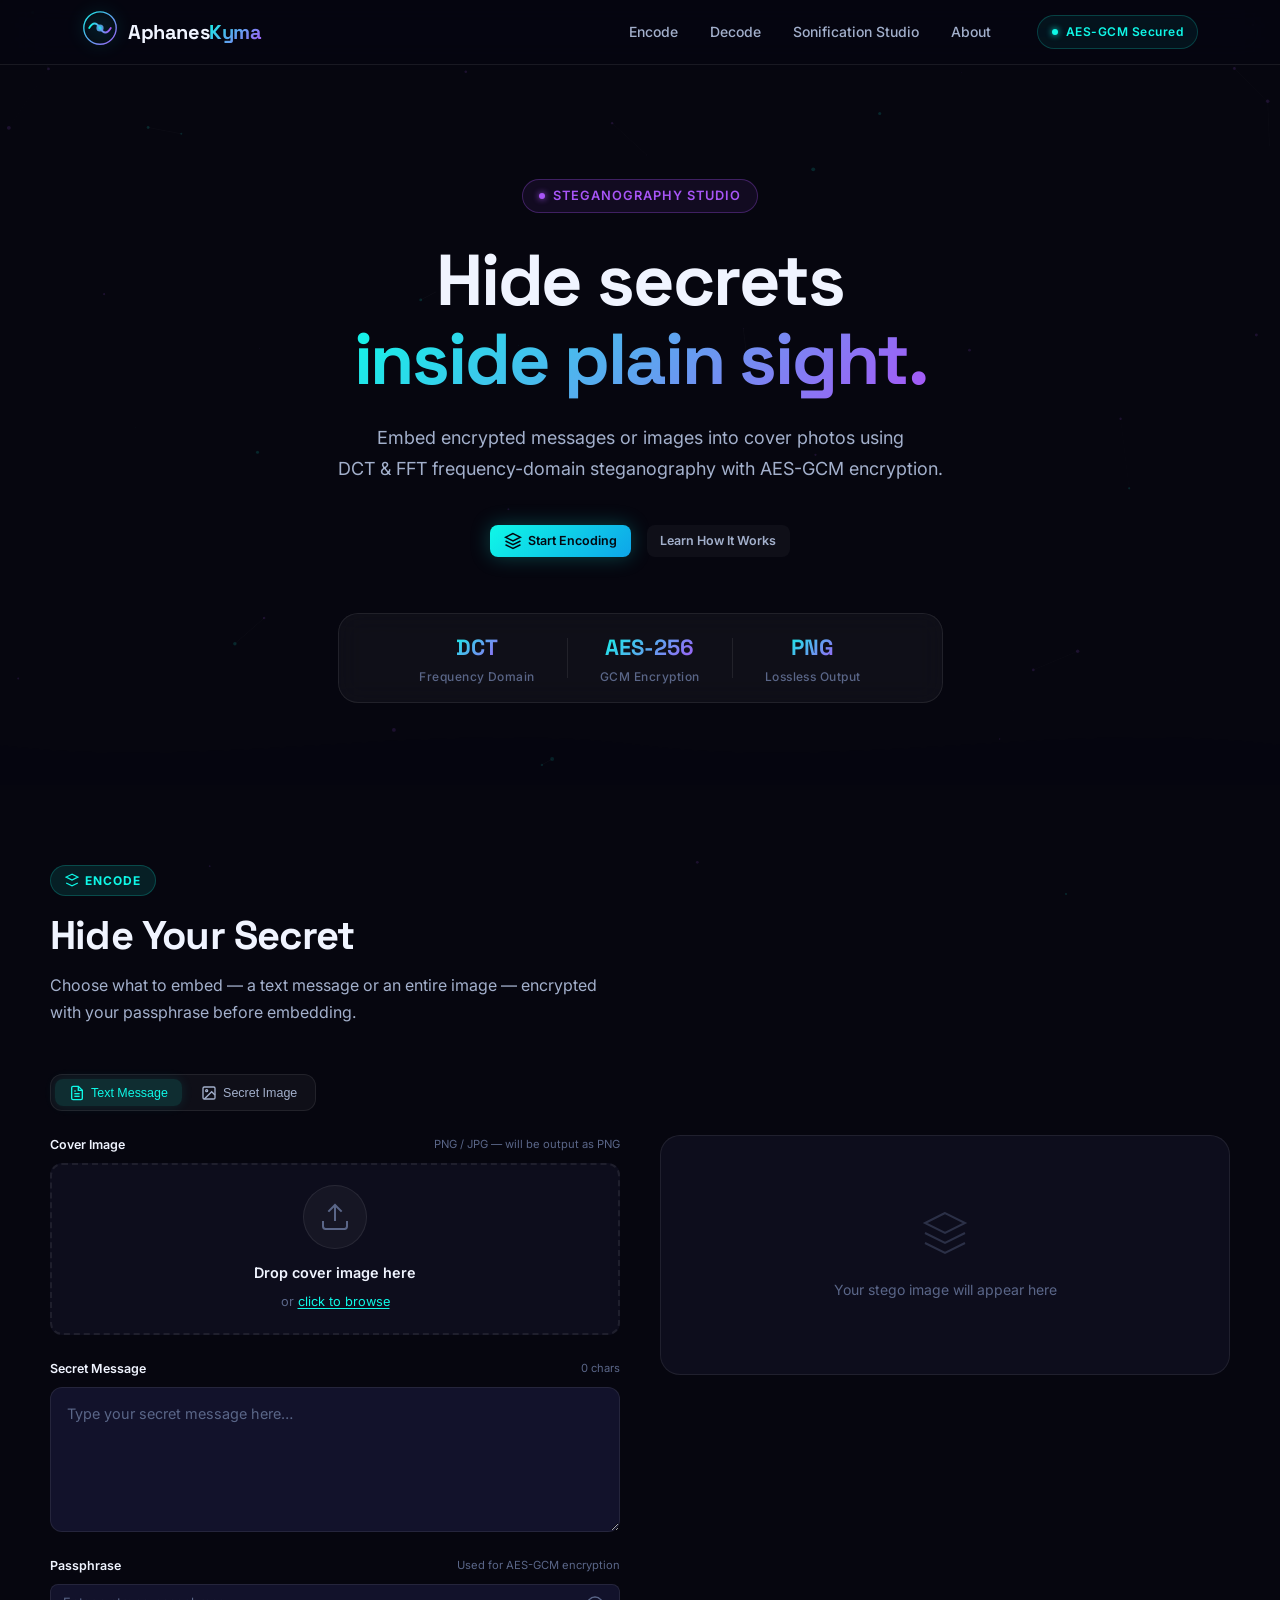
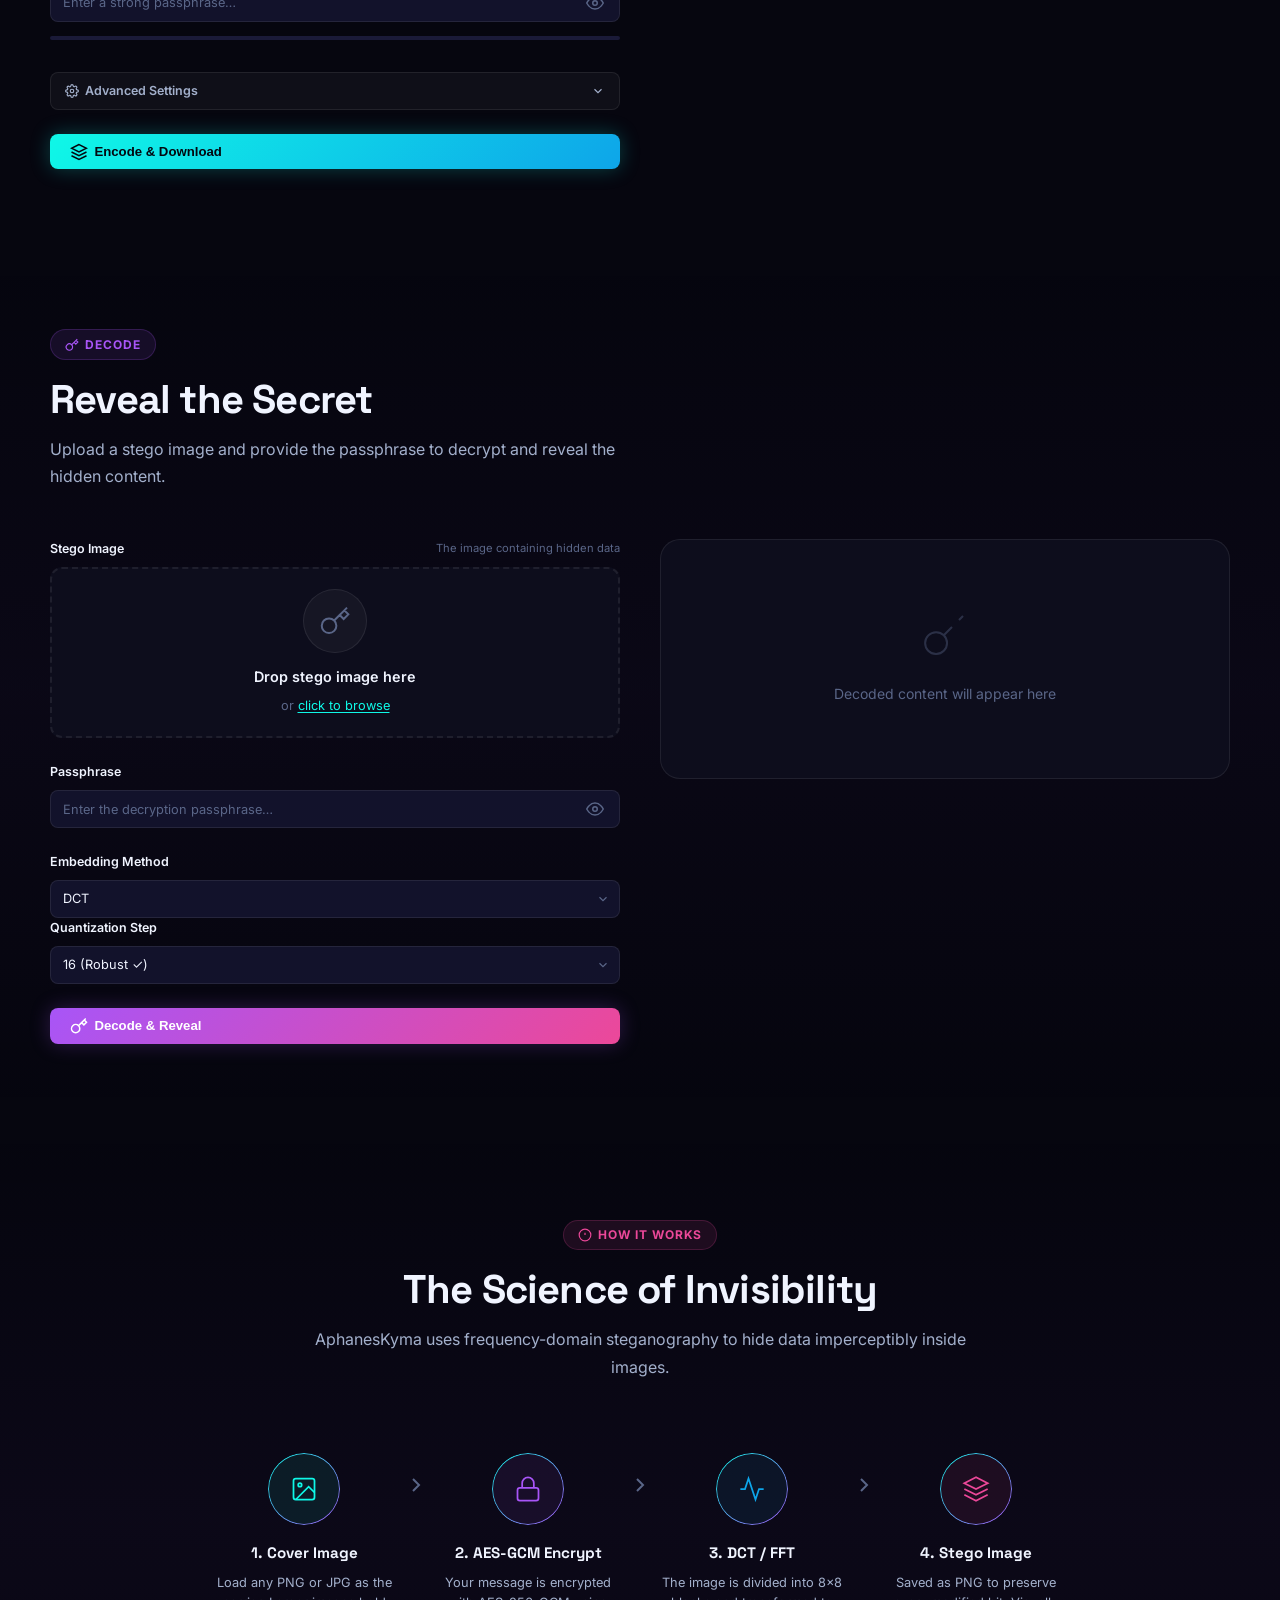
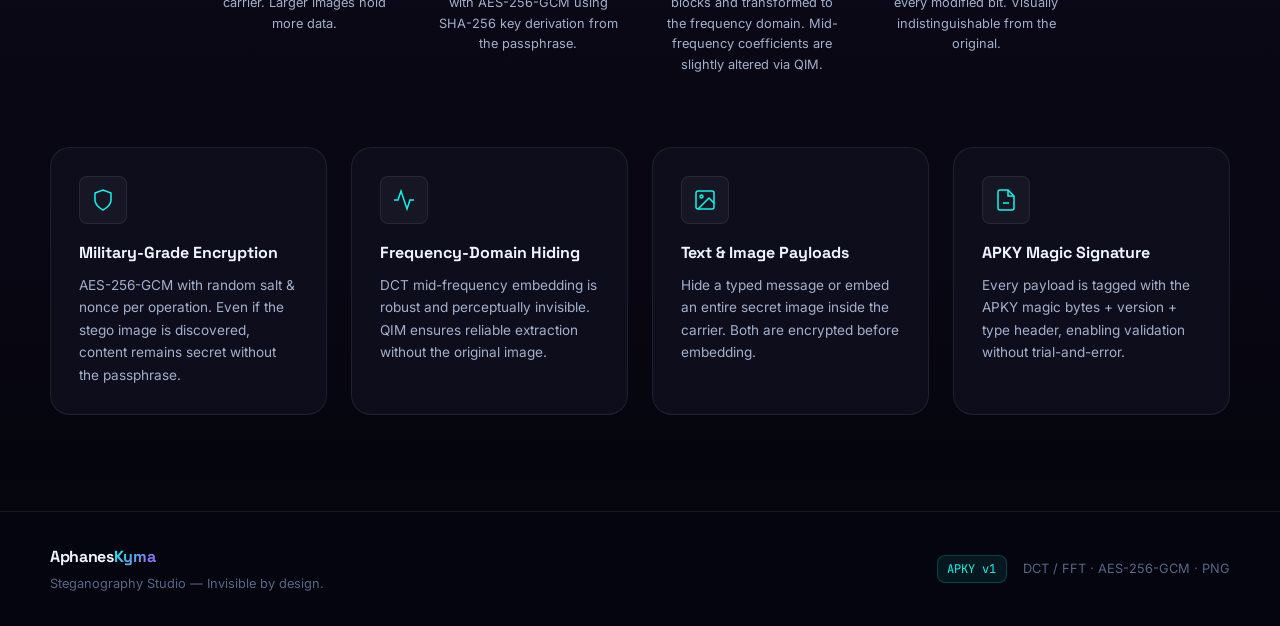
==== commit bc246c8a: "..." ====
--- a/ui/index.html
+++ b/ui/index.html
@@ -628,4 +628,4 @@
 
   <script src="app.js"></script>
 </body>
-</html>
+</html>
--- a/ui/style.css
+++ b/ui/style.css
@@ -5,6 +5,7 @@
 
 /* ── Reset & base ──────────────────────────────────────────────── */
 *, *::before, *::after { box-sizing: border-box; margin: 0; padding: 0; }
+[hidden] { display: none !important; }
 
 html {
   scroll-behavior: smooth;
@@ -874,7 +875,11 @@
 .pipeline-step.error .pipe-status { color: #ef4444; }
 
 /* Result */
-.encode-result, .decode-result-text, .decode-result-image {
+.encode-result[hidden], .decode-result-text[hidden], .decode-result-image[hidden] {
+  display: none !important;
+}
+
+.encode-result:not([hidden]), .decode-result-text:not([hidden]), .decode-result-image:not([hidden]) {
   width: 100%;
   display: flex;
   flex-direction: column;
@@ -889,6 +894,7 @@
 
 .result-image-wrap { position: relative; border-radius: var(--radius-lg); overflow: hidden; }
 .result-image { width: 100%; border-radius: var(--radius-lg); display: block; max-height: 300px; object-fit: cover; }
+.result-image:not([src]), .result-image[src=""] { display: none !important; }
 
 .result-badge {
   position: absolute;
@@ -958,16 +964,21 @@
 }
 
 /* Error */
-.encode-error {
+.encode-error[hidden] {
+  display: none !important;
+}
+
+.encode-error:not([hidden]) {
   display: flex;
   flex-direction: column;
   align-items: center;
   gap: 0.75rem;
   text-align: center;
-  padding: 2rem;
+  padding: 1.5rem;
   color: #ef4444;
   animation: fade-in 0.3s var(--ease);
 }
+.encode-error p:empty, .encode-error p:empty ~ svg, .encode-error p:empty + svg { display: none !important; }
 .encode-error svg { opacity: 0.8; }
 .encode-error p { font-size: 0.875rem; line-height: 1.6; }
 
@@ -1173,7 +1184,7 @@
    RESPONSIVE
 ════════════════════════════════════════════════════════════════ */
 @media (max-width: 900px) {
-  .studio-grid { grid-template-columns: 1fr; }
+  .studio-grid { grid-template-columns: 1fr 1fr; gap: 1.25rem; }
   .studio-output { position: static; }
   .pipeline-diagram { flex-direction: column; align-items: center; }
   .diag-arrow { transform: rotate(90deg); padding-top: 0; }
@@ -1182,29 +1193,187 @@
 
 @media (max-width: 640px) {
   .header-inner { padding: 0 1rem; gap: 1rem; }
-  .hero-section { padding: 4rem 1.25rem 3rem; }
-  .studio-section { padding: 3.5rem 1.25rem; }
+  .hero-section { padding: 3rem 1rem 2rem; }
+  .studio-section { padding: 2.5rem 1rem; }
   .stat-card { padding: 0 1rem; }
   .hero-stats { padding: 0.875rem 0.5rem; }
   .feature-grid { grid-template-columns: 1fr; }
   .result-metrics { grid-template-columns: 1fr 1fr; }
+  .studio-grid { grid-template-columns: 1fr; }
+  .config-row { grid-template-columns: 1fr; }
 }
 
 /* ════════════════════════════════════════════════════════════════
    SONIFICATION STUDIO CUSTOM STYLES
 ════════════════════════════════════════════════════════════════ */
+
+/* Side-by-side Sub-modules Row */
+.config-row {
+  display: grid;
+  grid-template-columns: 1fr 1fr;
+  gap: 0.85rem;
+  align-items: start;
+}
+
+/* Compact Configuration Buttons & Selects */
+.payload-switcher {
+  display: flex;
+  gap: 0.35rem;
+  margin-bottom: 1.5rem;
+  background: var(--surface);
+  border: 1px solid var(--border);
+  border-radius: var(--radius-md);
+  padding: 0.25rem;
+  width: fit-content;
+}
+
+.payload-tab {
+  display: inline-flex;
+  align-items: center;
+  gap: 0.4rem;
+  padding: 0.35rem 0.85rem;
+  border-radius: var(--radius-sm);
+  border: none;
+  background: transparent;
+  color: var(--text-2);
+  font-size: 0.78rem;
+  font-weight: 500;
+  cursor: pointer;
+  transition: all 0.25s var(--ease);
+}
+
+.payload-tab.active {
+  background: rgba(15,248,231,0.12);
+  color: var(--teal);
+  box-shadow: 0 0 12px rgba(15,248,231,0.1);
+}
+
+.field-label {
+  font-size: 0.78rem;
+  font-weight: 600;
+  color: var(--text-1);
+}
+
+.field-hint {
+  font-size: 0.7rem;
+  color: var(--text-3);
+}
+
+.field-select,
+.field-input {
+  height: 38px;
+  padding: 0.4rem 2rem 0.4rem 0.75rem;
+  font-size: 0.8rem;
+  border-radius: var(--radius-sm);
+}
+
+.select-arrow {
+  right: 0.65rem;
+  width: 14px;
+  height: 14px;
+}
+
+.field-range {
+  height: 4px;
+}
+
+.field-range::-webkit-slider-thumb {
+  width: 14px;
+  height: 14px;
+}
+
+/* Compact Action Buttons */
+.btn {
+  display: inline-flex;
+  align-items: center;
+  gap: 0.4rem;
+  padding: 0.4rem 0.85rem;
+  border-radius: var(--radius-sm);
+  font-size: 0.78rem;
+  font-weight: 600;
+  cursor: pointer;
+  text-decoration: none;
+  border: none;
+  transition: all 0.25s var(--ease);
+  white-space: nowrap;
+}
+
+.btn-large {
+  padding: 0.55rem 1.25rem;
+  font-size: 0.825rem;
+  border-radius: var(--radius-sm);
+}
+
+.preview-change {
+  font-size: 0.7rem;
+  padding: 0.25rem 0.6rem;
+  border-radius: 4px;
+}
+
+/* Compact Details Panel */
+.advanced-panel {
+  border: 1px solid var(--border);
+  border-radius: var(--radius-sm);
+  background: var(--surface);
+  overflow: hidden;
+}
+
+.advanced-toggle {
+  display: flex;
+  align-items: center;
+  gap: 0.4rem;
+  padding: 0.5rem 0.85rem;
+  cursor: pointer;
+  font-size: 0.78rem;
+  font-weight: 600;
+  color: var(--text-2);
+  list-style: none;
+  transition: color 0.2s;
+  user-select: none;
+}
+
+.advanced-body {
+  padding: 0.85rem;
+  border-top: 1px solid var(--border);
+  display: flex;
+  flex-direction: column;
+  gap: 0.85rem;
+}
+
+.drop-zone {
+  padding: 1.25rem 1rem;
+  min-height: 120px;
+  border-radius: var(--radius-md);
+}
+
+.drop-zone.small {
+  padding: 1rem 0.75rem;
+  min-height: 100px;
+}
+
+.output-card {
+  min-height: 240px;
+  padding: 1.25rem;
+  border-radius: var(--radius-lg);
+}
+
+#son-encode-card {
+  min-height: 200px;
+  padding: 1rem;
+}
+
 .success-header {
   display: flex;
   align-items: center;
-  gap: 0.75rem;
+  gap: 0.5rem;
   color: var(--teal);
 }
 
 .audio-player-wrapper {
   background: var(--bg-2);
   border: 1px solid var(--border-glow);
-  padding: 0.75rem;
-  border-radius: var(--radius-md);
+  padding: 0.6rem;
+  border-radius: var(--radius-sm);
   box-shadow: var(--glow-teal);
 }
 
@@ -1216,5 +1385,4 @@
   0% { box-shadow: 0 0 0 0 rgba(15,248,231,0.6); }
   70% { box-shadow: 0 0 0 15px rgba(15,248,231,0); }
   100% { box-shadow: 0 0 0 0 rgba(15,248,231,0); }
-}
-
+}
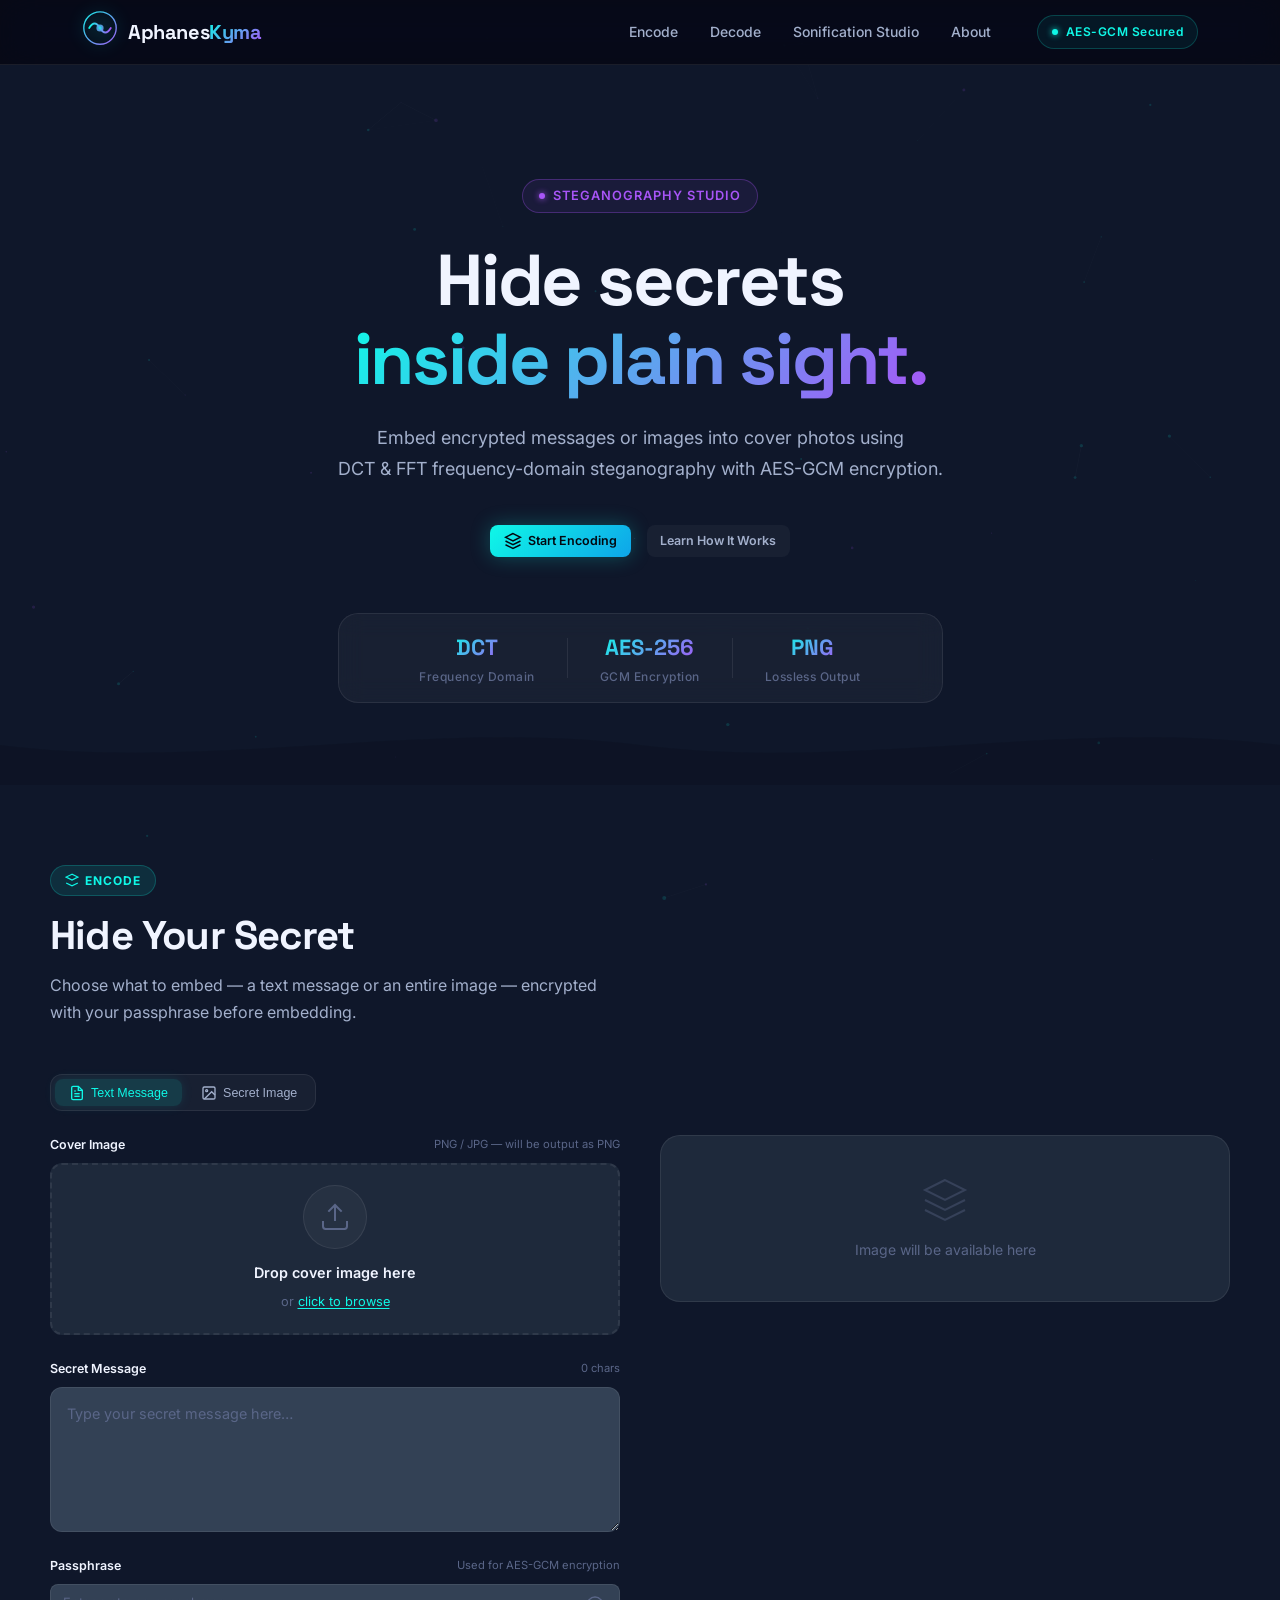
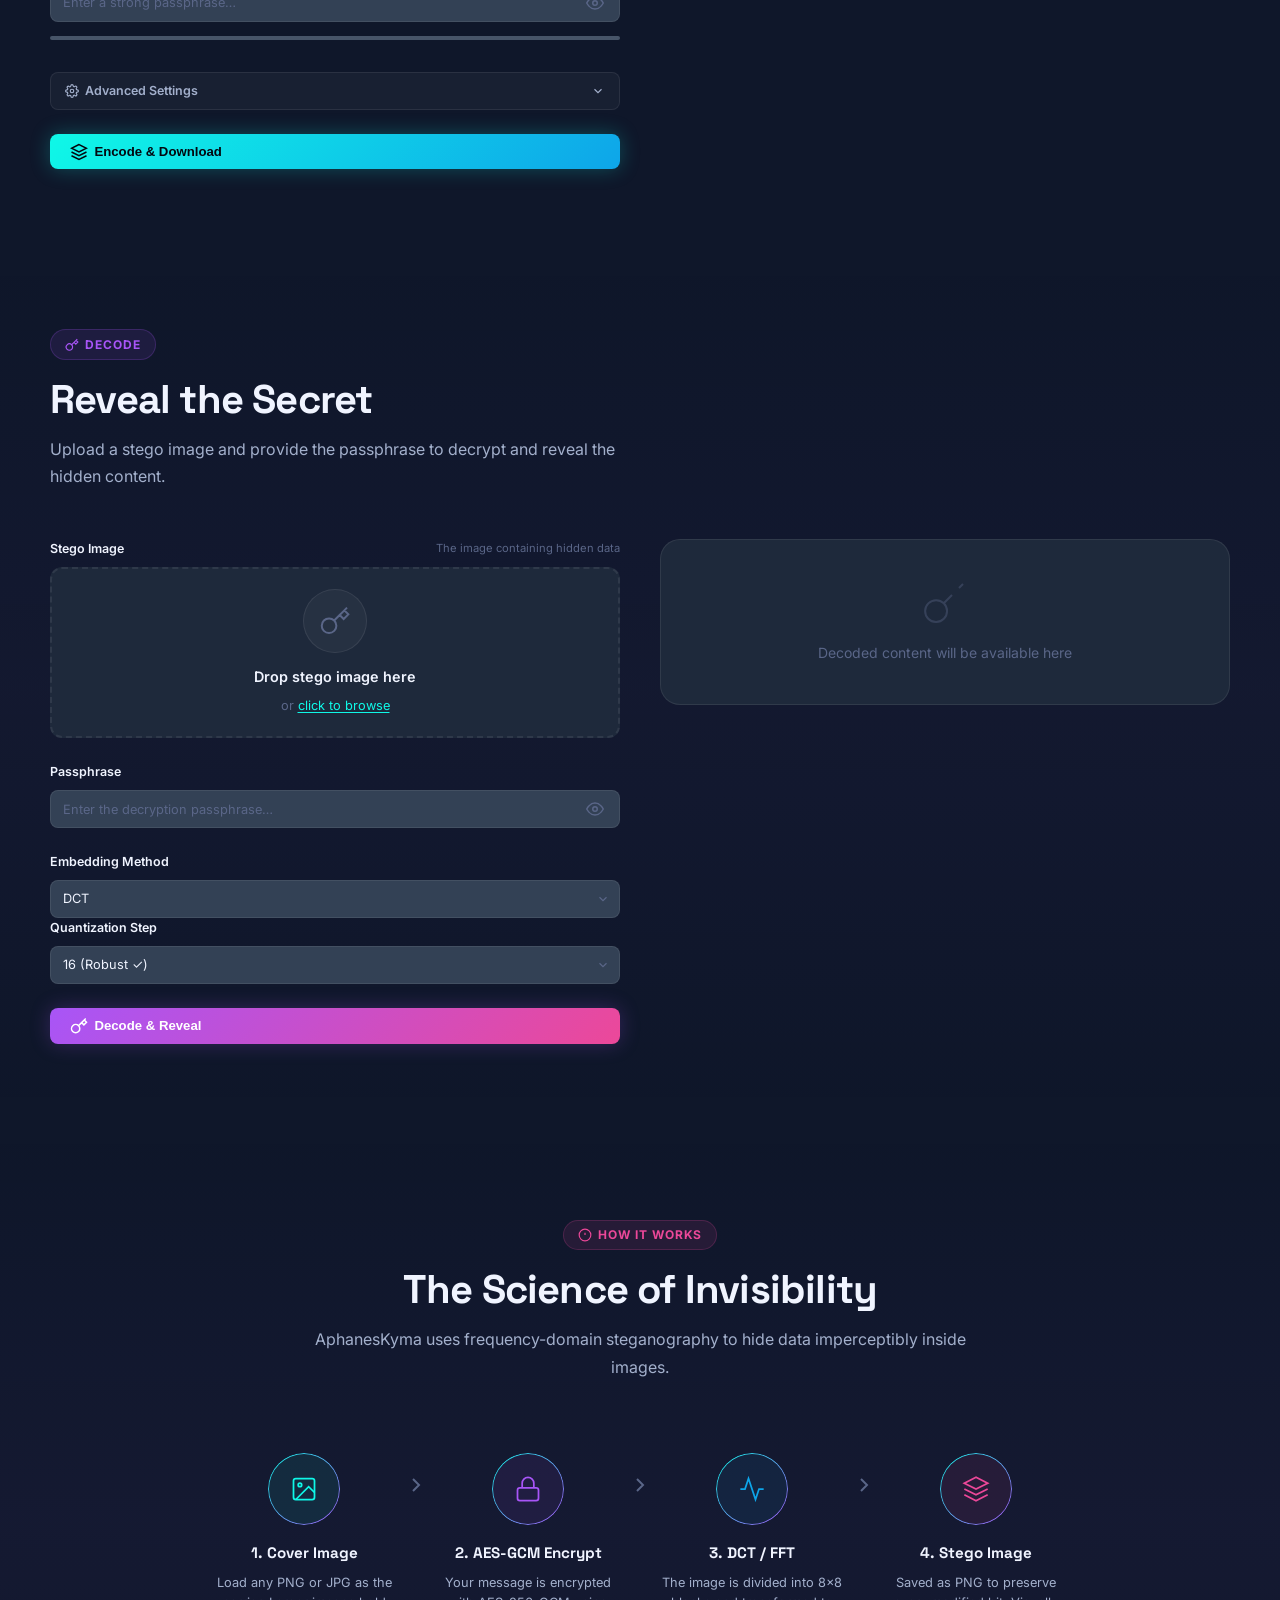
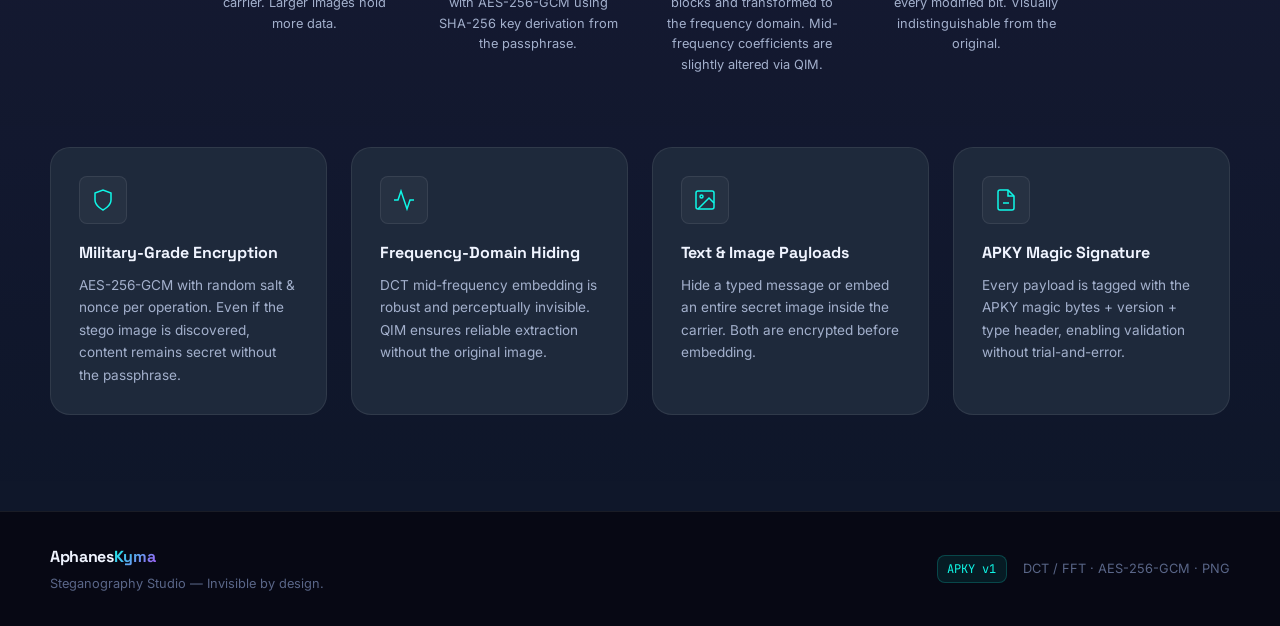
==== commit e9ea0f99: "update ui" ====
--- a/ui/index.html
+++ b/ui/index.html
@@ -8,7 +8,7 @@
   <link rel="preconnect" href="https://fonts.googleapis.com" />
   <link rel="preconnect" href="https://fonts.gstatic.com" crossorigin />
   <link href="https://fonts.googleapis.com/css2?family=Inter:wght@300;400;500;600;700&family=Space+Grotesk:wght@400;500;600;700&family=JetBrains+Mono:wght@400;500&display=swap" rel="stylesheet" />
-  <link rel="stylesheet" href="style.css" />
+  <link rel="stylesheet" href="style.css?v=4" />
 </head>
 <body>
 
@@ -285,7 +285,7 @@
                 <div class="placeholder-icon" aria-hidden="true">
                   <svg width="48" height="48" viewBox="0 0 24 24" fill="none" stroke="currentColor" stroke-width="1" opacity="0.4"><path d="M12 2L2 7l10 5 10-5-10-5z"/><path d="M2 17l10 5 10-5"/><path d="M2 12l10 5 10-5"/></svg>
                 </div>
-                <p>Your stego image will appear here</p>
+                <p>Image will be available here</p>
               </div>
 
               <!-- Pipeline visualization -->
@@ -470,7 +470,7 @@
                 <div class="placeholder-icon" aria-hidden="true">
                   <svg width="48" height="48" viewBox="0 0 24 24" fill="none" stroke="currentColor" stroke-width="1" opacity="0.4"><path d="M21 2l-2 2m-7.61 7.61a5.5 5.5 0 1 1-7.778 7.778 5.5 5.5 0 0 1 7.777-7.777zm0 0L15.5 7.5"/></svg>
                 </div>
-                <p>Decoded content will appear here</p>
+                <p>Decoded content will be available here</p>
               </div>
 
               <!-- Decoded text result -->
--- a/ui/style.css
+++ b/ui/style.css
@@ -14,7 +14,7 @@
 
 body {
   font-family: 'Inter', system-ui, sans-serif;
-  background: #06060f;
+  background: var(--bg-0);
   color: #e2e8f0;
   min-height: 100vh;
   overflow-x: hidden;
@@ -30,11 +30,11 @@
   --purple-dim:    #7c3aed;
   --pink:          #ec4899;
 
-  /* Neutrals */
-  --bg-0:          #06060f;
-  --bg-1:          #0d0d1c;
-  --bg-2:          #12122b;
-  --bg-3:          #1a1a38;
+  /* Neutrals - Slate/Navy Lighter Dark Mode */
+  --bg-0:          #0f172a;
+  --bg-1:          #1e293b;
+  --bg-2:          #334155;
+  --bg-3:          #475569;
   --surface:       rgba(255,255,255,0.04);
   --surface-hover: rgba(255,255,255,0.07);
   --border:        rgba(255,255,255,0.08);
@@ -800,12 +800,13 @@
   display: flex;
   flex-direction: column;
   align-items: center;
-  gap: 1rem;
+  gap: 0.75rem;
   color: var(--text-3);
   font-size: 0.875rem;
   text-align: center;
   padding: 2rem;
 }
+
 
 /* Pipeline */
 .pipeline {
@@ -1357,9 +1358,33 @@
   border-radius: var(--radius-lg);
 }
 
-#son-encode-card {
-  min-height: 200px;
+/* Sonification output cards: compact, auto-height, single-state */
+#son-encode-card,
+#son-decode-card,
+#encode-output-card,
+#decode-output-card {
+  min-height: unset;
   padding: 1rem;
+  align-items: stretch;
+  justify-content: flex-start;
+  gap: 0;
+}
+
+/* Only one state should be visible inside sonification cards */
+#son-encode-card > [hidden],
+#son-decode-card > [hidden],
+#encode-output-card > [hidden],
+#decode-output-card > [hidden] {
+  display: none !important;
+}
+
+/* Compact placeholder inside sonification output cards */
+#son-encode-card .output-placeholder,
+#son-decode-card .output-placeholder,
+#encode-output-card .output-placeholder,
+#decode-output-card .output-placeholder {
+  padding: 1.5rem 1rem;
+  gap: 0.5rem;
 }
 
 .success-header {
